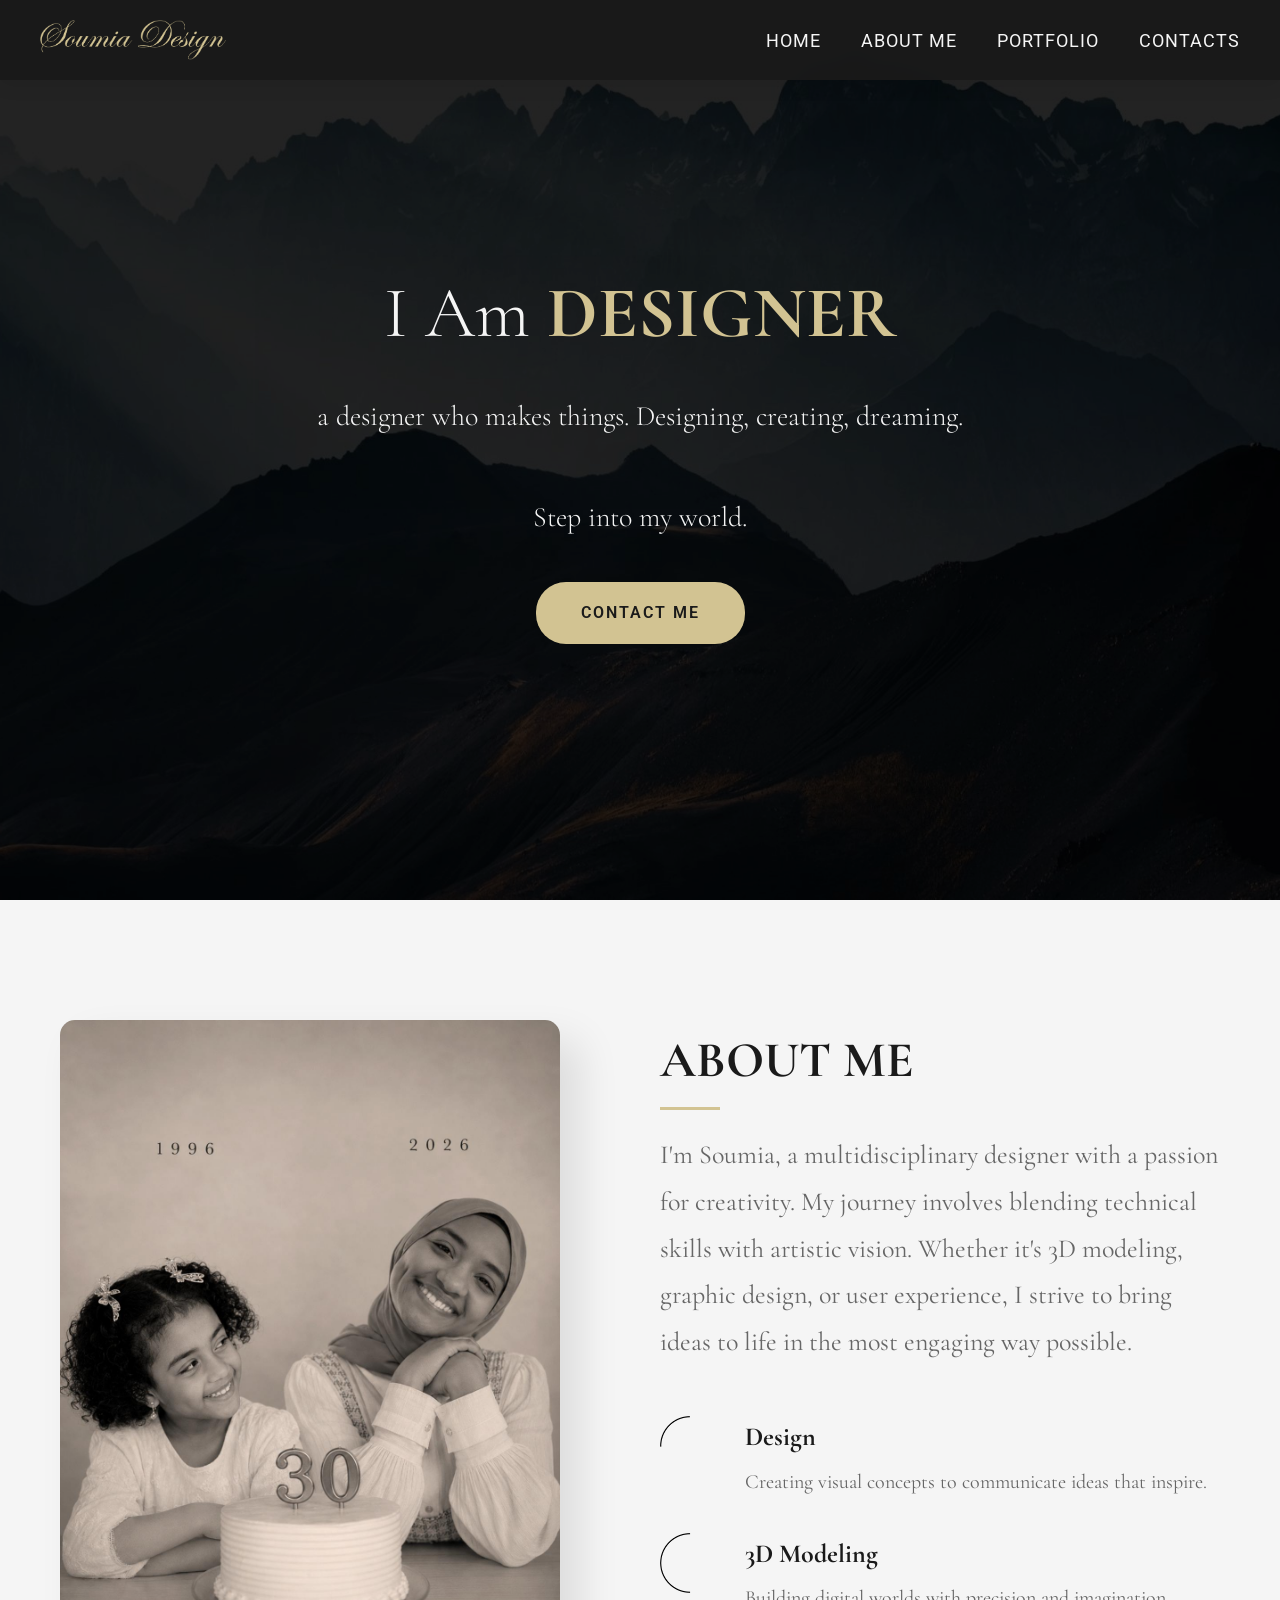
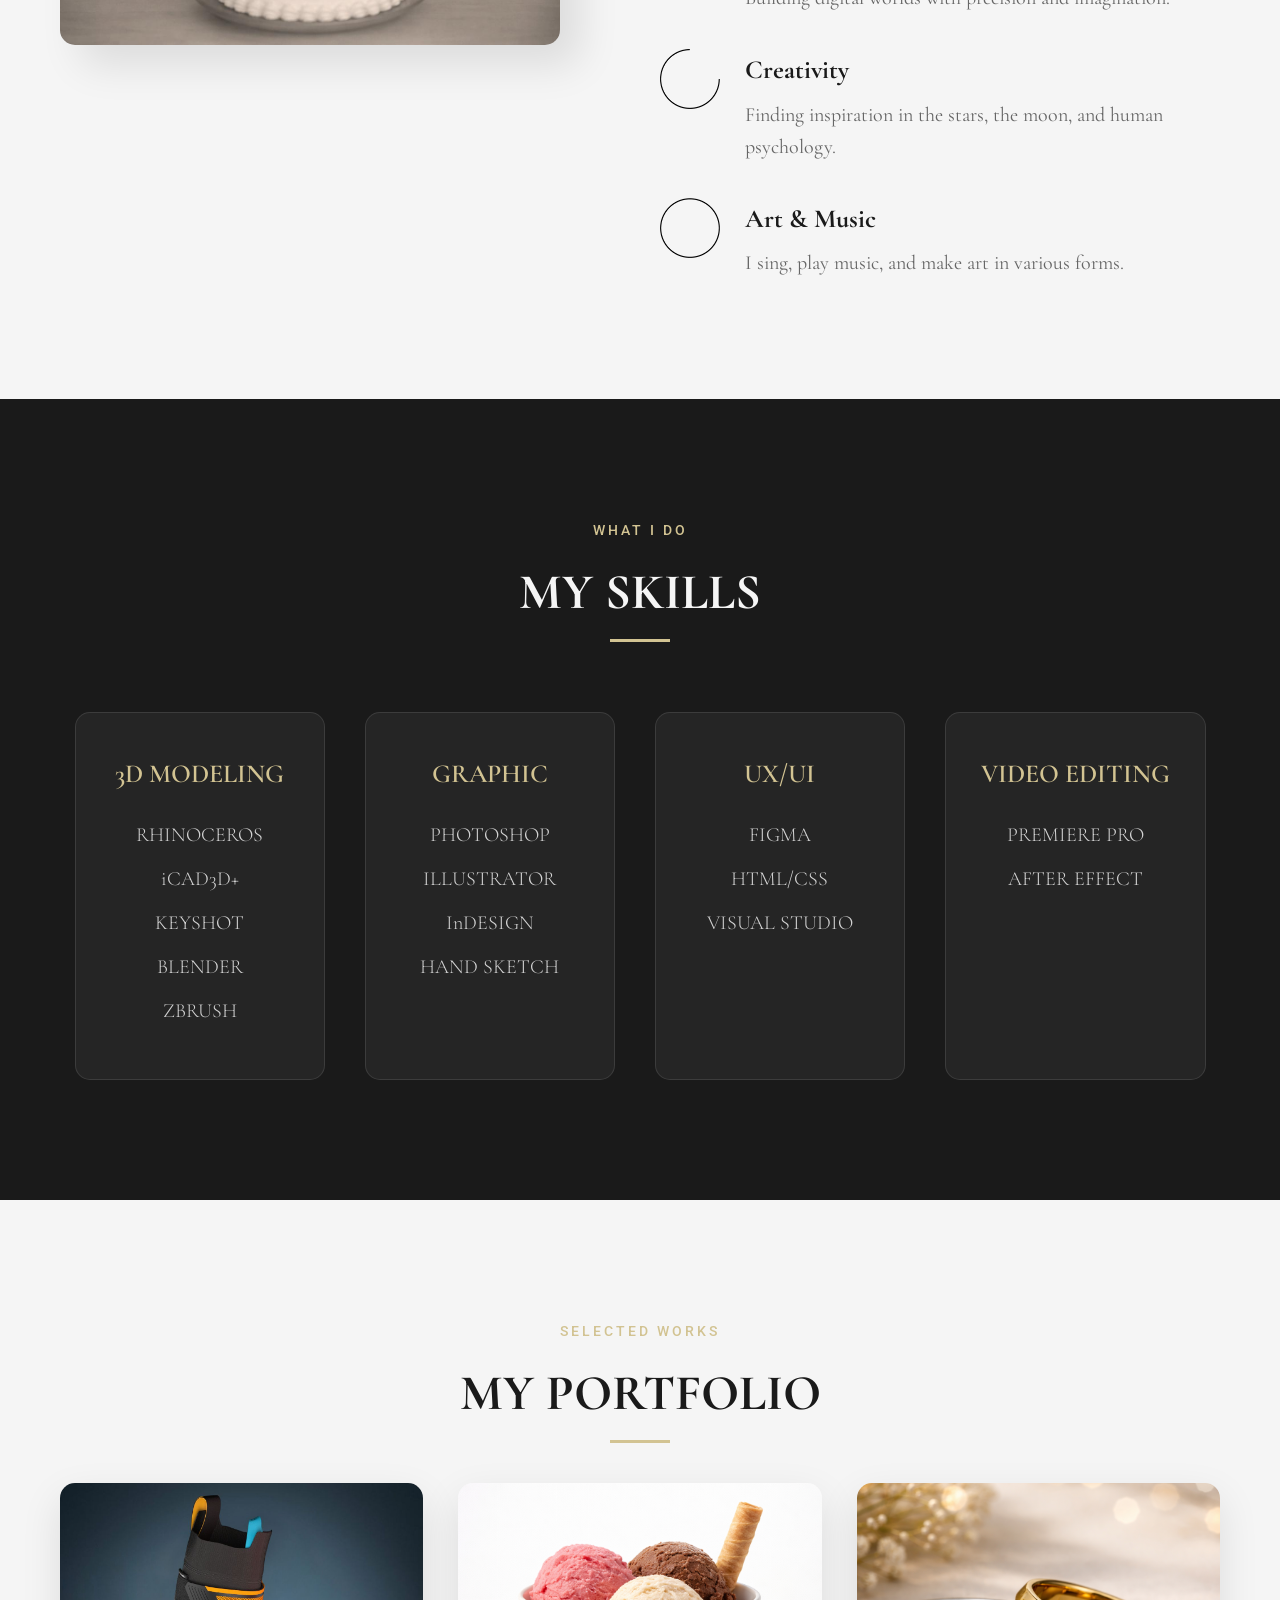
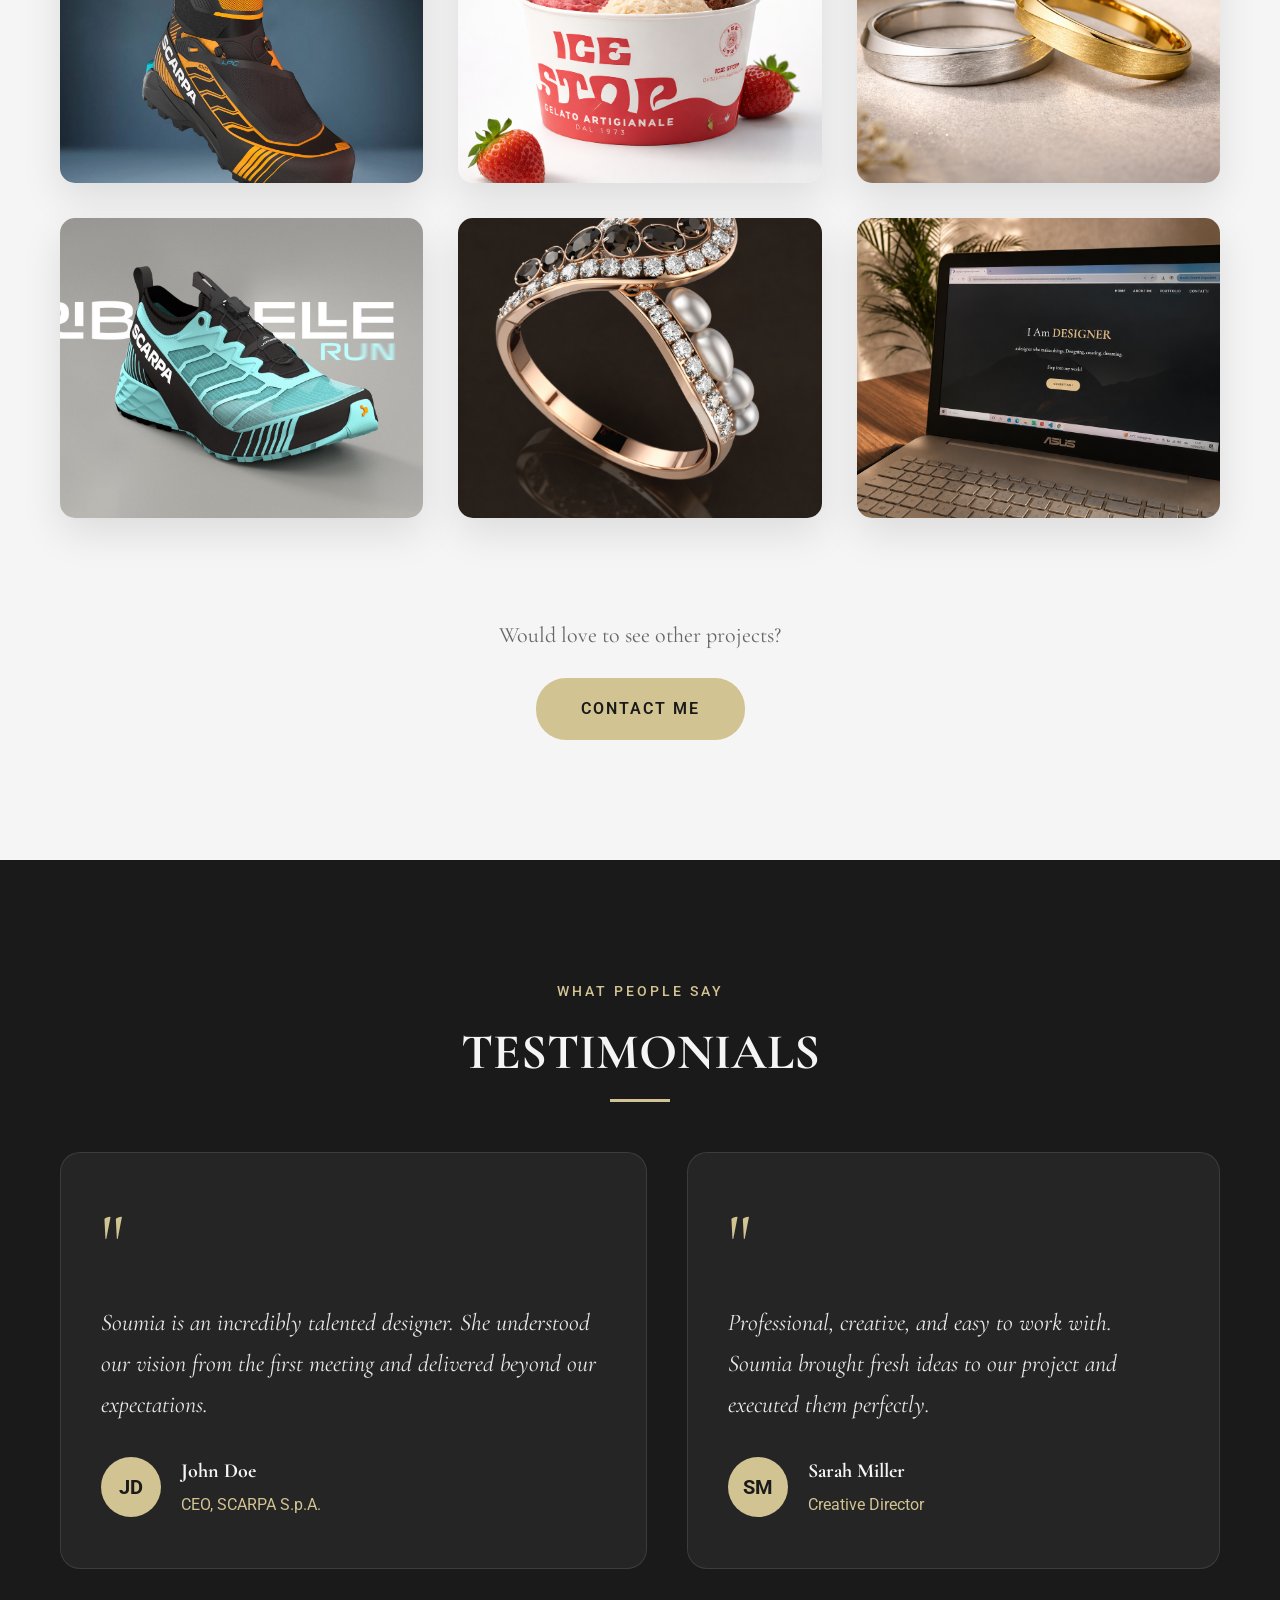
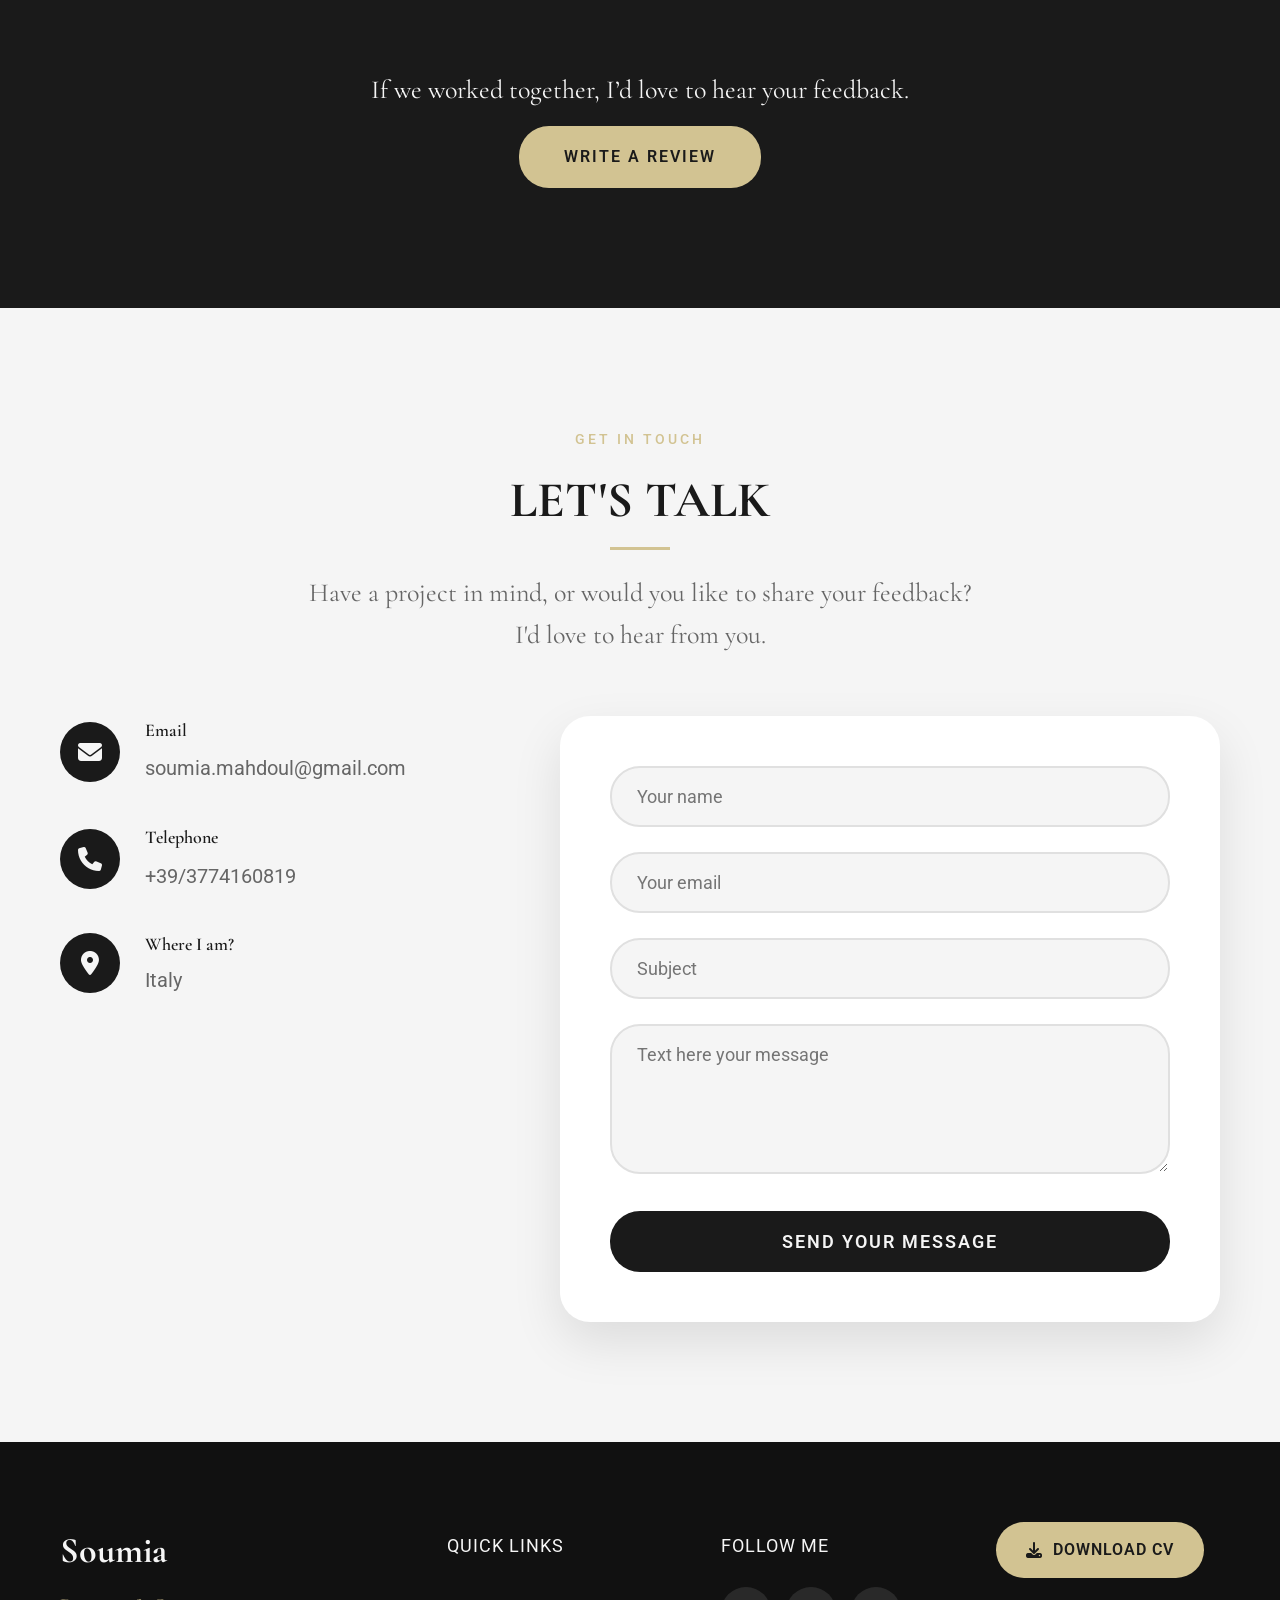
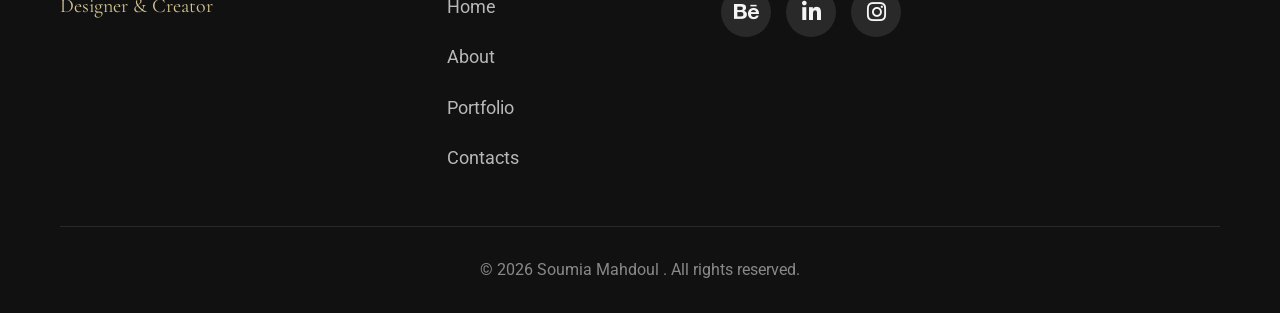
==== index.html @ 83a15a36 "first clean version" ====
<!DOCTYPE html>
<html lang="en">

   <head>
      <meta charset="UTF-8">
      <meta name="viewport" content="width=device-width, initial-scale=1.0">
      <title>Soumia | Designer & Creator</title>
      <link rel="stylesheet" href="stylesheet.css">
      <link rel="preconnect" href="https://fonts.googleapis.com">
      <link rel="preconnect" href="https://fonts.gstatic.com" crossorigin>
      <link href="https://fonts.googleapis.com/css2?family=Cormorant+Garamond:ital,wght@0,300..700;1,300..700&family=Roboto:wght@100..900&display=swap" rel="stylesheet">
      <link rel="stylesheet" href="https://cdnjs.cloudflare.com/ajax/libs/font-awesome/6.4.0/css/all.min.css">
   </head>
   
   <body>
      <!-- HEADER -->
      <header class="main-header">
         <a href="#homepage" class="logo" aria-label="homepage">
            <img src="Immagini/Logo.png" alt="Scritta Soumia Design" class="logo-img"/>
         </a>
         <input type="checkbox" id="menu-toggle" class="menu-checkbox">
         <label for="menu-toggle" class="menu-toggle" aria-controls="primary-navigation"
               aria-expanded="false">
           <i class="fas fa-bars" aria-hidden="true"></i>
           <span class="sr-only">Open menu</span>
         </label>

        <nav id="primary-navigation" class="header-nav-ul" aria-label="primary-navigation">
          <ul class="header-ul">
            <li class="header-li"> <a href="#home" class="header-a"> Home </a> </li>
            <li class="header-li"> <a href="#aboutme" class="header-a"> About me </a> </li>
            <li class="header-li"> <a href="#portfolio" class="header-a"> Portfolio </a> </li>
            <li class="header-li"> <a href="#contacts" class="header-a"> Contacts </a> </li>
          </ul>
        </nav>
      </header>

      <!-- HERO SECTION -->
      <section id="home" class="hero-fullscreen" aria-labelledby="hero-title">
         <div class="hero-overlay" aria-hidden="true"></div>
         <div class="hero-text">
            <h1 id="hero-title" class="hero-title">
               I Am <span class="bold"> DESIGNER </span>
            </h1>
            <p class="hero-subtitle">
              a designer who makes things.
              Designing, creating, dreaming.<br><br>
              Step into my world.
            </p>
            <a href="#contacts" class="cta-button">Contact Me</a>
         </div>
      </section>

      <!-- ABOUT SECTION -->
      <section id="aboutme" class="about-section" aria-labelledby="about-title">
         <div class="about-container">
            <div class="about-image">
               <img class="foto-soumia" alt="Volto di Soumia sorridente" src="Immagini/Foto Soumia.jpeg">
            </div>
            <div class="about-content">
              <h2 id="about-title" class="section-title">ABOUT ME</h2>
              <p class="about-body">
                 I'm Soumia, a multidisciplinary designer with a passion for creativity. 
                 My journey involves blending technical skills with artistic vision.
                 Whether it's 3D modeling, graphic design, or user experience, 
                 I strive to bring ideas to life in the most engaging way possible.
              </p>

              <div class="about-features">
                <div class="feature-item">
                   <div class="feature-icon">
                      <img src="Immagini/Cerchi-04.png" aria-hidden="true" class="icon-img">
                   </div>
                   <div class="feature-text">
                      <h3>Design</h3>
                      <p>Creating visual concepts to communicate ideas that inspire.</p>
                   </div>
                </div>

                <div class="feature-item">
                   <div class="feature-icon">
                      <img src="Immagini/Cerchi-03.png" aria-hidden="true" class="icon-img">
                   </div>
                   <div class="feature-text">
                      <h3>3D Modeling</h3>
                      <p>Building digital worlds with precision and imagination.</p>
                   </div>
                </div>

                <div class="feature-item">
                   <div class="feature-icon">
                      <img src="Immagini/Cerchi-02.png" aria-hidden="true" class="icon-img">
                   </div>
                   <div class="feature-text">
                      <h3>Creativity</h3>
                      <p>Finding inspiration in the stars, the moon, and human psychology.</p>
                   </div>
                </div>

                <div class="feature-item">
                   <div class="feature-icon">
                      <img src="Immagini/Cerchi-01.png" aria-hidden="true" class="icon-img">
                   </div>
                   <div class="feature-text">
                      <h3>Art & Music</h3>
                      <p>I sing, play music, and make art in various forms.</p>
                   </div>
                </div>
              </div>
            </div>
         </div>
      </section>

      <!-- SKILLS SECTION -->
      <section class="skills-section" aria-labelledby="skills-title">
         <div class="skills-wrapper">
            <div class="skills-header">
               <p class="subtitle-H2">What I Do</p>
               <h2 class="section-title light" id="skills-title">MY SKILLS</h2>
            </div>
            
            <div class="skills-container">
               <div class="skill-card">
                  <h3>3D MODELING</h3>
                  <ul class="skill-list">
                      <li>RHINOCEROS</li>
                      <li>iCAD3D+</li>
                      <li>KEYSHOT</li>
                      <li>BLENDER</li>
                      <li>ZBRUSH</li>
                  </ul>
               </div>

               <div class="skill-card">
                  <h3>GRAPHIC</h3>
                  <ul class="skill-list">
                      <li>PHOTOSHOP</li>
                      <li>ILLUSTRATOR</li>
                      <li>InDESIGN</li>
                      <li>HAND SKETCH</li>
                  </ul>
               </div>
               
               <div class="skill-card">
                  <h3>UX/UI</h3>
                  <ul class="skill-list">
                      <li>FIGMA</li>
                      <li>HTML/CSS</li>
                      <li>VISUAL STUDIO</li>
                  </ul>
               </div>

               <div class="skill-card">
                  <h3>VIDEO EDITING</h3>
                  <ul class="skill-list">
                      <li>PREMIERE PRO</li>
                      <li>AFTER EFFECT</li>
                  </ul>
               </div>
            </div>
         </div>
      </section>

      <!-- PORTFOLIO SECTION -->
      <section id="portfolio" class="portfolio-section" aria-labelledby="portfolio-title">
         <div class="portfolio-header">
            <p class="subtitle-H2">Selected Works</p>
            <h2 class="section-title" id="portfolio-title">MY PORTFOLIO</h2>
         </div>
         
         <div class="portfolio-grid">
            
            <!-- Progetto 1 -->
            <a href="Comingsoon.html" class="portfolio-item">
               <div class="portfolio-image">
                  <img src="Immagini/portfolio-1.jpg" alt="3D hiking shoe design rendered with realistic lighting">
                  <div class="portfolio-overlay" >
                     <div class="overlay-content">
                        <h3>Ribelle HD</h3>
                        <p>iCad + Rhinoceros + Vray</p>
                        <span class="cta-button-secondary"> Apri Progetto</span>
                     </div>
                  </div> 
               </div>
            </a>
            
            
            <!-- Progetto 2 -->
            <a href="Comingsoon.html" class="portfolio-item">
               <div class="portfolio-image">
                  <img src="Immagini/portfolio-2.png" alt="ice cream cup with logo design">
                  <div class="portfolio-overlay">
                     <div class="overlay-content">
                        <h3>Ice Stop</h3>
                        <p>Rinnovo Logo + Grafiche prodotti </p>
                        <span class="cta-button-secondary"> Apri Progetto</span>
                     </div>
                  </div>
               </div>
            </a>
            
            <!-- Progetto 3 -->
            <a href="Comingsoon.html" class="portfolio-item">
               <div class="portfolio-image">
                  <img src="Immagini/portfolio-3.png" alt="Ring design concept with intertwined metal bands">
                  <div class="portfolio-overlay">
                     <div class="overlay-content">
                        <h3>Helix</h3>
                        <p>Design + Rhinoceros + Produzione</p>
                        <span class="cta-button-secondary"> Apri Progetto</span>
                     </div>
                  </div>
               </div>
            </a>
            
            <!-- Progetto 4 -->
            <a href="Comingsoon.html" class="portfolio-item">
               <div class="portfolio-image">
                  <img src="Immagini/portfolio-4.jpg" alt="3D Running shoe design rendered with realistic lighting">
                  <div class="portfolio-overlay">
                     <div class="overlay-content">
                        <h3>Goldengate</h3>
                        <p>iCad + Rhinoceros + Vray</p>
                        <span class="cta-button-secondary"> Apri Progetto</span>
                     </div>
                  </div>
               </div>
            </a>
            
            <!-- Progetto 5 -->
            <a href="Comingsoon.html" class="portfolio-item">
               <div class="portfolio-image">
                  <img src="Immagini/Portfolio-5.png" alt="3D ring rendering">
                  <div class="portfolio-overlay">
                     <div class="overlay-content">
                        <h3>Lumiere</h3>
                        <p>Design + Rhino + Keyshot</p>
                        <span class="cta-button-secondary"> Apri Progetto </span>
                     </div>
                  </div>
               </div>
            </a>
            
            <!-- Progetto 6 -->
            <a href="Comingsoon.html" class="portfolio-item">
               <div class="portfolio-image">
                  <img src="Immagini/Portfolio-6.png" alt="UX UI portfolio website interface design layout">
                  <div class="portfolio-overlay">
                     <div class="overlay-content">
                        <h3>Portfolio Website</h3>
                        <p>Figma + VS Code</p>
                        <span class="cta-button-secondary"> Apri Progetto </aspan>
                     </div>
                  </div>
               </div>
            </a>
         </div>
         
         <div class="portfolio-cta">
            <p>Would love to see other projects?</p>
            <a href="#contacts" class="cta-button">Contact Me</a>
         </div>
      </section>

      <!-- TESTIMONIALS SECTION -->
      <section class="testimonials-section" aria-labelledby="testimonials-title">
         <div class="testimonials-wrapper">
            <p class="subtitle-H2">What People Say</p>
            <h2 class="section-title light" id="testimonials-title">TESTIMONIALS</h2>
            
         <div class="testimonials-carousel" aria-label="testimonial-card"></div>   

            <div class="testimonials-container">
               <div class="testimonial-card">
                  <div class="quote-icon" aria-hidden="true">"</div>
                  <p class="testimonial-text">
                     Soumia is an incredibly talented designer. She understood our vision 
                     from the first meeting and delivered beyond our expectations.
                  </p>
                  <div class="testimonial-author">
                     <div class="author-avatar" aria-hidden="true">JD</div>
                     <div class="author-info">
                        <h4>John Doe</h4>
                        <p>CEO, SCARPA S.p.A.</p>
                     </div>
                  </div>
               </div>
               
               <div class="testimonial-card">
                  <div class="quote-icon" aria-hidden="true">"</div>
                  <p class="testimonial-text">
                     Professional, creative, and easy to work with. Soumia brought 
                     fresh ideas to our project and executed them perfectly.
                  </p>
                  <div class="testimonial-author">
                     <div class="author-avatar" aria-hidden="true">SM</div>
                     <div class="author-info">
                        <h4>Sarah Miller</h4>
                        <p>Creative Director</p>
                     </div>
                  </div>
               </div>
            </div>
          
          <p id="feedback-title" class="feedback-text" aria-labelledby="feedback-text">
           If we worked together, I’d love to hear your feedback.
          </p>

           <a href="#contacts" class="cta-button">
           Write a review
           </a>  
         </div>
      </section>

      <!-- CONTACTS SECTION -->
       <section id="contacts" class="contacts-section">
         <div class="contacts-container">
            <div class="contacts-header">
               <p class="subtitle-H2">Get In Touch</p>
               <h2 class="section-title" id="contact-title">LET'S TALK</h2>
               <p class="contacts-intro">Have a project in mind, or would you like to share your feedback? <br>
                I'd love to hear from you.</p>
            </div>
            
            <div class="contacts-content">
               <div class="contact-info">
                  <div class="contact-item">
                     <div class="contact-icon" aria-hidden="true">
                        <i class="fas fa-envelope"></i>
                     </div>
                     <div class="contact-details">
                        <h4>Email</h4>
                        <a href="mailto:soumia@email.com">soumia.mahdoul@gmail.com</a>
                     </div>
                  </div>
                  
                  <div class="contact-item">
                     <div class="contact-icon" aria-hidden="true">
                        <i class="fas fa-phone"></i>
                     </div>
                     <div class="contact-details">
                        <h4>Telephone</h4>
                        <a href="tel:+39/3774160819">+39/3774160819</a>
                     </div>
                  </div>
                  
                  <div class="contact-item">
                     <div class="contact-icon" aria-hidden="true">
                        <i class="fas fa-map-marker-alt"></i>
                     </div>
                     <div class="contact-details">
                        <h4>Where I am?</h4>
                        <p>Italy</p>
                     </div>
                  </div>
               </div>
               
               <form class="contact-form"
                     id="contactForm"
                     action="https://formspree.io/f/xvznwyvb"
                     method="POST"
                     aria-label="contact form"
                     >
                     
                  <div class="form-group">
                     <input type="text" id="name" name="name" placeholder="Your name" required>
                  </div>
                  <div class="form-group">
                     <input type="email" id="email" name="email" placeholder="Your email" required>
                  </div>
                  <div class="form-group">
                     <input type="text" id="subject" name="subject" placeholder="Subject">
                  </div>
                  <div class="form-group">
                     <textarea id="message" name="message" placeholder="Text here your message" rows="5" required></textarea>
                  </div>
                  <button type="submit" class="submit-btn">Send your message</button>
               </form>
            </div>
         </div>
       </section>

      <!-- FOOTER -->
      <footer class="main-footer">
         <div class="footer-content">
            <div class="footer-brand">
               <h3>Soumia</h3>
               <p>Designer & Creator</p>
            </div>
            
            <div class="footer-links" aria-label="Footer navigation">
               <h4>Quick Links</h4>
               <ul>
                  <li><a href="#home">Home</a></li>
                  <li><a href="#aboutme">About</a></li>
                  <li><a href="#portfolio">Portfolio</a></li>
                  <li><a href="#contacts">Contacts</a></li>
               </ul>
            </div>
            
            <div class="footer-social">
               <h4>Follow me</h4>
               <div class="social-icons">
                  <a href="https://www.behance.net/soumiamahdoul" target="_blank" class="social-link" aria-label="Behance profile">
                     <i class="fab fa-behance"></i>
                  </a>
                  <a href="https://www.linkedin.com/in/soumia-mahdoul-189021189" target="_blank" class="social-link" aria-label="LinkedIn profile">
                     <i class="fab fa-linkedin-in"></i>
                  </a>
                  <a href="https://www.instagram.com/questionediforza/" target="_blank" class="social-link" aria-label="Instagram profile">
                     <i class="fab fa-instagram"></i>
                  </a>
                
               </div>
            </div>
            
            <div class="footer-cta">
               <a href="Assets/CV Soumia Mahdoul.pdf" download class="cv-download">
                  <i class="fas fa-download"></i> Download CV
               </a>
            </div>
         </div>


         <div class="footer-bottom">
            <p> © 2026 Soumia Mahdoul . All rights reserved.</p>
         </div>
      </footer>
   </body>
</html>
---- stylesheet.css ----
/* ============================================
   SOUMIA PORTFOLIO - STYLESHEET
   ============================================ */

/* Import Fonts */
@import url('https://fonts.googleapis.com/css2?family=Cormorant+Garamond:ital,wght@0,300..700;1,300..700&family=Roboto:wght@100..900&display=swap');

/* ============================================
   VARIABLES & RESET
   ============================================ */
:root {
   --primary-color: #1a1a1a;
   --secondary-color: #d2c392;
   --text-light: #f5f5f5;
   --text-dark: #1a1a1a;
   --text-gray: #666666;
   --bg-light: #f5f5f5;
   --bg-dark: #1a1a1a;

   --font-primary: 'Cormorant Garamond', serif;
   --font-secondary: 'Roboto', sans-serif;
   --transition: all 0.3s ease;

   --h1: clamp(2.6rem, 5vw, 4.5rem);
   --h2: clamp(2rem, 3vw, 3rem);
   --h3: clamp(1.4rem, 2vw, 1.8rem);
   --h4: clamp(1.2rem, 1.6vw, 1.4rem);

   --text-sm: clamp(0.9rem, 1vw, 1rem);
   --text-md: clamp(1rem, 1.2vw, 1.125rem);
   --text-lg: clamp(1.125rem, 1.5vw, 1.25rem)
}

* {
   margin: 0;
   padding: 0;
   box-sizing: border-box;
}

html {
   scroll-behavior: smooth;
}

body {
   font-family: var(--font-primary);
   font-size: 24px;
   line-height: 1.6;
   color: var(--text-dark);
   background-color: var(--bg-light);
   overflow-x: hidden;
}

h1, h2, h3, h4 {
   font-weight: 700;
   margin-bottom: 1rem;
}

h1 {
   font-size: var(--h1);
}

h2 {
   font-size: var(--h2);
}

h3 {
   font-size: var(--h3);
}

h4 {
   font-size: var(--h4);
}

p {
   font-size: var(--text-md);
   line-height: 1.6;
   margin-bottom: 1rem;
}

a {
   text-decoration: none;
   color: inherit;
   transition: var(--transition);
}

ul {
   list-style: none;
}

img {
   max-width: 100%;
   height: auto;
   display: block;
}

.section-title {
   color: var(--bg-dark);
   font-size: 50px;
   font-weight: 700;
   margin-bottom: 2rem;
   position: relative;
   display: inline-block;
}

.section-title::after {
   content: '';
   position: absolute;
   bottom: -10px;
   left: 0;
   width: 60px;
   height: 3px;
   background-color: var(--secondary-color);
}

.section-title.light {
   color: var(--text-light);
}

.section-title.light::after {
   background-color: var(--secondary-color);
}

.subtitle-H2 {
   font-family: var(--font-secondary);
   font-size: 14px;
   text-transform: uppercase;
   letter-spacing: 3px;
   color: var(--secondary-color);
   margin-bottom: 10px;
   font-weight: 500;
}

/* ============================================
   HEADER & NAVIGATION
   ============================================ */
.main-header {
   position: fixed;
   top: 0;
   left: 0;
   width: 100%;
   z-index: 1000;
   background-color: rgba(26, 26, 26, 0.95);
   backdrop-filter: blur(10px);
   height: 80px;
   display: flex;
   align-items: center;
   justify-content: flex-end;
   box-shadow: 0 2px 20px rgba(0, 0, 0, 0.1);
}

.menu-toggle {
   display: none;
}

.logo {
   margin-right: auto;
   padding-left: 40px;
}

.logo-img {
  height: 40px;
  width: auto;
}

.header-nav-ul {
   padding-right: 40px;
}

.header-ul {
   display: flex;
   gap: 40px;
}

.header-li {
   position: relative;
}

.header-a {
   color: var(--text-light);
   font-family: var(--font-secondary);
   font-size: 18px;
   font-weight: 400;
   text-transform: uppercase;
   letter-spacing: 1px;
   padding: 10px 0;
}

.header-a::after {
   content: '';
   position: absolute;
   bottom: 0;
   left: 0;
   width: 0;
   height: 2px;
   background-color: var(--secondary-color);
   transition: var(--transition);
}

.header-a:hover {
   color: var(--secondary-color);
}

.header-a:hover::after {
   width: 100%;
}

/* ============================================
   HERO FULLSCREEN - IMMAGINE SFONDO
   ============================================ */
.hero-fullscreen {
   position: relative;
   width: 100%;
   height: 100vh;              /* Altezza schermo intero */
   min-height: 100vh;          /* Minimo 800px */
   background-image: url('Immagini/Sfondo.jpg');  /* LA TUA IMMAGINE */
   background-size: cover;     /* Copre tutto lo schermo */
   background-position: center; /* Centrata */
   background-repeat: no-repeat;
   display: flex;
   align-items: center;
   justify-content: center;
   margin-top: 0px;           /* Spazio per header fisso */
}

/* Overlay scuro per far risaltare il testo */
.hero-overlay {
   position: absolute;
   top: 0;
   left: 0;
   width: 100%;
   height: 100%;
   background: rgba(0, 0, 0, 0.4); /* Nero semi-trasparente */
   z-index: 1;
}


/* Contenitore testo */
.hero-text {
   position: relative;
   z-index: 2;
   max-width: 700px;
   padding: 0 20px;
   color: var(--text-light);
   text-align: center;
}
   
.hero-title {
   font-size: 72px;
   font-weight: 300;
   margin-bottom: 20px;
   animation: fadeInUp 1s ease;
}

.hero-title .bold {
   font-weight: 800;     /* "DESIGNER" = GRASSO */
   color: #d2c392;
}

.hero-subtitle {
   font-size: 28px;
   font-weight: 300;
   line-height: 1.8;
   margin-bottom: 40px;
   animation: fadeInUp 1s ease 0.2s both;
}



.cta-button {
   display: inline-block;
   padding: 18px 45px;
   background-color: var(--secondary-color);
   color: var(--text-dark);
   font-family: var(--font-secondary);
   font-size: 16px;
   font-weight: 600;
   text-transform: uppercase;
   letter-spacing: 2px;
   border-radius: 30px;
   transition: var(--transition);
   animation: fadeInUp 1s ease 0.4s both;
}

.cta-button:hover {
   background-color: #c4a030;
   transform: translateY(-3px);
   box-shadow: 0 10px 30px rgba(212, 175, 55, 0.3);
}

.cta-button-secondary {
   display: inline-block;
   padding: 18px 45px;
   background-color: var(--bg-dark);
   color: var(--text-light);
   font-family: var(--font-secondary);
   font-size: 16px;
   font-weight: 600;
   text-transform: uppercase;
   letter-spacing: 2px;
   border-radius: 30px;
   transition: var(--transition);
   animation: fadeInUp 1s ease 0.4s both;
}

.cta-button-secondary:hover {
   background-color: var(--secondary-color);
   color: #111;
   transform: translateY(-3px);

}


/* ============================================
   BREADCRUMBS
   ============================================ */

.breadcrumb{
    position: absolute;
    top: 120px; /* regola in base all'header */
    left: 80px;
    z-index: 3;

    display: flex;
    gap: 10px;

}

.breadcrumb a,
.breadcrumb span{
    color: white;
    text-decoration: none;
}

.breadcrumb a:hover{
    opacity: 0.8;
    color:#d2c392;
}


.newsletter-form{
   display: flex;
   align-items: center;
   width: 100%;
   max-width: 600px;
   background: var(--bg-light);
   border: none;
   border-radius: 30px;
   overflow: hidden;
}

.newsletter-form input{
   flex: 1;
   padding: 18px 25px;
   border: none;
   outline: none;
   background: var(--bg-light);
   font-family: var(--font-secondary);
   font-size: 18px;
   color: var(--text-dark);
   transition: var(--transition);
}

.newsletter-form input:focus{
   background: white;
}

.newsletter-form button{
   padding: 18px 32px;
   border: none;
   outline: none;
   cursor: pointer;
   background: var(--secondary-color);
   font-family: var(--font-secondary);
   font-size: 16px;
   font-weight: 800;
   color: var(--text-dark);
   transition: var(--transition);
   border-radius: 0;
}

.newsletter-form button:hover{
  background-color: #c4a030;
  box-shadow: 0 10px 30px rgba(212, 175, 55, 0.3);
}


/* ============================================
   ABOUT SECTION
   ============================================ */
.about-section {
   padding: 120px 60px;
   background-color: var(--bg-light);
}

.about-container {
   max-width: 1400px;
   margin: 0 auto;
   display: flex;
   align-items: flex-start;
   justify-content: center;
   gap: 100px;
}

.about-image {
   flex: 0 0 500px;
}

.foto-soumia {
   width: 100%;
   height: auto;
   border-radius: 15px;
   box-shadow: 20px 20px 40px rgba(0, 0, 0, 0.1);
   transition: var(--transition);
}

.foto-soumia:hover {
   transform: scale(1.02);
}

.about-content {
   flex: 1;
   max-width: 700px;
}

.about-body {
   font-size: 26px;
   line-height: 1.8;
   color: var(--text-gray);
   margin-bottom: 50px;
}

.about-features {
   display: flex;
   flex-direction: column;
   gap: 35px;
}

.feature-item {
   display: flex;
   align-items: flex-start;
   gap: 25px;
}

.feature-icon {
   flex: 0 0 60px;
}

.icon-img {
   width: 60px;
   height: auto;
   transition: var(--transition);
}

.feature-item:hover .icon-img {
   transform: rotate(10deg) scale(1.1);
}

.feature-text {
   flex: 1;
}

.feature-text h3 {
   font-size: 26px;
   font-weight: 700;
   margin-bottom: 8px;
   color: var(--text-dark);
}

.feature-text p {
   font-size: 20px;
   color: var(--text-gray);
   margin: 0;
}

/* ============================================
   SKILLS SECTION
   ============================================ */
.skills-section {
   background-color: var(--bg-dark);
   padding: 120px 60px;
}

.skills-wrapper {
   max-width: 1400px;
   margin: 0 auto;
}

.skills-header {
   text-align: center;
   margin-bottom: 80px;
}

.skills-header .section-title {
   display: block;
}

.skills-header .section-title::after {
   left: 50%;
   transform: translateX(-50%);
}

.skills-container {
   display: flex;
   justify-content: center;
   flex-wrap: wrap;
   gap: 40px;
}

.skill-card {
   background: rgba(255, 255, 255, 0.05);
   border: 1px solid rgba(255, 255, 255, 0.1);
   border-radius: 15px;
   padding: 40px 35px;
   min-width: 250px;
   text-align: center;
   transition: var(--transition);
}


.skill-card h3 {
   color: var(--secondary-color);
   font-size: 26px;
   margin-bottom: 25px;
   font-weight: 600;
}

.skill-list {
   list-style: none;
   padding: 0;
   margin: 0;
   font-family: var(--font-primary);
}

.skill-list li {
   font-size: 20px;
   font-weight: 300;
   color: rgba(255, 255, 255, 0.8);
   margin-bottom: 12px;
}

/* ============================================
   PORTFOLIO SECTION
   ============================================ */
.portfolio-section {
   padding: 120px 60px;
   background-color: var(--bg-light);
}

.portfolio-header {
   text-align: center;
   margin-bottom: 50px;
}

.portfolio-header .section-title {
   display: block;
}

.portfolio-header .section-title::after {
   left: 50%;
   transform: translateX(-50%);
}

.portfolio-grid {
   display: grid;
   grid-template-columns: repeat(auto-fit, minmax(350px, 1fr));
   gap: 35px;
   max-width: 1400px;
   margin: 0 auto 60px;
}

.portfolio-item {
   position: relative;
   display: block;
   border-radius: 15px;
   overflow: hidden;
   box-shadow: 0 15px 40px rgba(0, 0, 0, 0.1);
   transition: var(--transition);
   text-decoration: none;
   color: inherit;
}

.portfolio-item:hover {
   transform: translateY(-10px);
   box-shadow: 0 25px 50px rgba(0, 0, 0, 0.15);
}

.portfolio-item.hidden {
   display: none;
}

.portfolio-image {
   position: relative;
   width: 100%;
   height: 300px;
   overflow: hidden;
}

.portfolio-image img {
   width: 100%;
   height: 100%;
   object-fit: cover;
   transition: transform 0.5s ease;
}

.portfolio-item:hover .portfolio-image img {
   transform: scale(1.1);
}

.portfolio-overlay {
   position: absolute;
   top: 0;
   left: 0;
   width: 100%;
   height: 100%;
   background: rgba(26, 26, 26, 0.9);
   display: flex;
   align-items: center;
   justify-content: center;
   opacity: 0;
   transition: var(--transition);
}

.portfolio-item:hover .portfolio-overlay {
   opacity: 1;
}

.overlay-content {
   text-align: center;
   color: var(--text-light);
   padding: 20px;
   transform: translateY(20px);
   transition: var(--transition);
}

.portfolio-item:hover .overlay-content {
   transform: translateY(0);
}

.overlay-content h3 {
   font-size: 26px;
   margin-bottom: 10px;
   color: var(--secondary-color);
}

.overlay-content p {
   font-size: 20px;
   margin-bottom: 20px;
   opacity: 0.8;
}

.view-project {
   display: inline-block;
   padding: 12px 30px;
   border: 2px solid var(--secondary-color);
   color: var(--secondary-color);
   font-family: var(--font-secondary);
   font-size: 14px;
   text-transform: uppercase;
   letter-spacing: 1px;
   border-radius: 50px;
}

.view-project:hover {
   background-color: var(--secondary-color);
   color: var(--text-dark);
}

.portfolio-cta {
   text-align: center;
   padding-top: 40px;
}

.portfolio-cta p {
   font-size: 22px;
   margin-bottom: 25px;
   color: var(--text-gray);
}

/* ============================================
   TESTIMONIALS SECTION
   ============================================ */
.testimonials-section {
   background-color: var(--bg-dark);
   padding: 120px 60px;
}

.testimonials-wrapper {
   max-width: 1400px;
   margin: 0 auto;
   text-align: center;
}

.testimonials-wrapper .section-title {
   display: block;
   margin-bottom: 60px;
}

.testimonials-wrapper .section-title::after {
   left: 50%;
   transform: translateX(-50%);
}

.testimonials-carousel {
   display: flex;
   align-items: stretch;
   justify-content: center;
   gap: 30px;
}

.testimonials-container {
   display: flex;
   justify-content: center;
   gap: 40px;
   flex-wrap: nowrap;
   margin-bottom: 100px;
}

.testimonial-card {
   background: rgba(255, 255, 255, 0.05);
   border: 1px solid rgba(255, 255, 255, 0.1);
   border-radius: 20px;
   padding: 50px 40px;
   max-width: 600px;
   text-align: left;
   transition: var(--transition);
}

.quote-icon {
   font-size: 80px;
   color: var(--secondary-color);
   font-family: var(--font-primary);
   line-height: 1;
   margin-bottom: 20px;
}

.testimonial-text {
   font-size: 24px;
   font-style: italic;
   color: rgba(255, 255, 255, 0.9);
   margin-bottom: 30px;
   line-height: 1.7;
}

.testimonial-author {
   display: flex;
   align-items: center;
   gap: 20px;
}

.author-avatar {
   width: 60px;
   height: 60px;
   background: var(--secondary-color);
   border-radius: 50%;
   display: flex;
   align-items: center;
   justify-content: center;
   font-family: var(--font-secondary);
   font-size: 20px;
   font-weight: 700;
   color: var(--text-dark);
}

.author-info h4 {
   font-size: 20px;
   color: var(--text-light);
   margin-bottom: 5px;
}

.author-info p {
   font-size: 16px;
   color: var(--secondary-color);
   margin: 0;
   font-family: var(--font-secondary);
}

.feedback-text {
   font-size: 26px;
   color: var(--text-light);
   margin-top: 20px;
}

/* ============================================
   CONTACTS SECTION
   ============================================ */
.contacts-section {
   padding: 120px 60px;
   background-color: var(--bg-light);
}

.contacts-container {
   max-width: 1400px;
   margin: 0 auto;
}

.contacts-header {
   text-align: center;
   margin-bottom: 60px;
}

.contacts-header .section-title {
   display: block;
}

.contacts-header .section-title::after {
   left: 50%;
   transform: translateX(-50%);
}

.contacts-intro {
   font-size: 26px;
   color: var(--text-gray);
   margin-top: 20px;
}

.contacts-content {
   display: grid;
   grid-template-columns: 1fr 1.5fr;
   gap: 60px;
   align-items: start;
}

.contact-info {
   display: flex;
   flex-direction: column;
   gap: 35px;
}

.contact-item {
   display: flex;
   align-items: center;
   gap: 25px;
}

.contact-icon {
   width: 60px;
   height: 60px;
   background: var(--bg-dark);
   border-radius: 50%;
   display: flex;
   align-items: center;
   justify-content: center;
   transition: var(--transition);
}


.contact-icon i {
   font-size: 24px;
   color: var(--text-light);
   transition: var(--transition);
}


.contact-details h4 {
   font-size: 18px;
   font-weight: 600;
   margin-bottom: 5px;
   color: var(--text-dark);
}

.contact-details p,
.contact-details a {
   font-size: 20px;
   color: var(--text-gray);
   font-family: var(--font-secondary);
   margin: 0;
}

.contact-details a:hover {
   color: var(--secondary-color);
}

.contact-form {
   background: white;
   padding: 50px;
   border-radius: 30px;
   box-shadow: 0 20px 50px rgba(0, 0, 0, 0.1);
}

.form-group {
   margin-bottom: 25px;
}

.form-group input,
.form-group textarea {
   width: 100%;
   padding: 18px 25px;
   border: 2px solid #e0e0e0;
   border-radius: 30px;
   font-family: var(--font-secondary);
   font-size: 18px;
   color: var(--text-dark);
   background: var(--bg-light);
   transition: var(--transition);
}

.form-group input:focus,
.form-group textarea:focus {
   outline: none;
   border-color: var(--secondary-color);
   background: white;
}

.form-group textarea {
   resize: vertical;
   min-height: 150px;
}

.submit-btn {
   width: 100%;
   padding: 20px;
   background: var(--bg-dark);
   border: none;
   border-radius: 30px;
   color: var(--text-light);
   font-family: var(--font-secondary);
   font-size: 18px;
   font-weight: 600;
   text-transform: uppercase;
   letter-spacing: 2px;
   cursor: pointer;
   transition: var(--transition);
}

.submit-btn:hover {
   background: var(--secondary-color);
   color: var(--text-dark);
}

/* ============================================
   FOOTER
   ============================================ */
.main-footer {
   background-color: #111;
   padding: 80px 60px 30px;
}

.footer-content {
   max-width: 1400px;
   margin: 0 auto;
   display: grid;
   grid-template-columns: 1.5fr 1fr 1fr 1fr;
   gap: 50px;
   padding-bottom: 50px;
   border-bottom: 1px solid rgba(255, 255, 255, 0.1);
}

.footer-brand h3 {
   font-size: 36px;
   color: var(--text-light);
   margin-bottom: 10px;
}

.footer-brand p {
   font-size: 20px;
   color: var(--secondary-color);
   margin: 0;
}

.footer-links h4,
.footer-social h4 {
   color: var(--text-light);
   font-family: var(--font-secondary);
   font-size: 18px;
   font-weight: 400;
   text-transform: uppercase;
   letter-spacing: 1px;
   padding: 10px 0;
}

.footer-links ul {
   display: flex;
   flex-direction: column;
   gap: 12px;
}

.footer-links a {
   font-family: var(--font-secondary);
   font-size: 18px;
   color: rgba(255, 255, 255, 0.7);
}

.footer-links a:hover {
   color: var(--secondary-color);
   padding-left: 10px;
}

.social-icons {
   display: flex;
   gap: 15px;
}

.social-link {
   width: 50px;
   height: 50px;
   background: rgba(255, 255, 255, 0.1);
   border-radius: 50%;
   display: flex;
   align-items: center;
   justify-content: center;
   transition: var(--transition);
}

.social-link i {
   font-size: 22px;
   color: var(--text-light);
}

.social-link:hover {
   background: var(--secondary-color);
   transform: translateY(-5px);
}

.social-link:hover i {
   color: var(--text-dark);
}

.cv-download {
   display: inline-flex;
   align-items: center;
   gap: 10px;
   padding: 15px 30px;
   background: var(--secondary-color);
   color: var(--text-dark);
   font-family: var(--font-secondary);
   font-size: 16px;
   font-weight: 600;
   text-transform: uppercase;
   letter-spacing: 1px;
   border-radius: 50px;
   transition: var(--transition);
}

.cv-download:hover {
   background: #c4a030;
   transform: translateY(-3px);
   box-shadow: 0 10px 30px rgba(212, 175, 55, 0.3);
}


.footer-bottom {
   max-width: 1400px;
   margin: 0 auto;
   padding-top: 30px;
   text-align: center;
}

.footer-bottom p {
   font-family: var(--font-secondary);
   font-size: 16px;
   color: rgba(255, 255, 255, 0.5);
   margin: 0;
}

/* ============================================
   ACCESSIBILITY
   ============================================ */
.sr-only {
  position: absolute;
  width: 1px;
  height: 1px;
  margin: -1px;
  padding: 0;
  overflow: hidden;
  clip: rect(0, 0, 0, 0);
  white-space: nowrap;
  border: 0;
}



/* ============================================
   ANIMATIONS
   ============================================ */
@keyframes fadeIn {
   from {
      opacity: 0;
   }
   to {
      opacity: 1;
   }
}

@keyframes fadeInUp {
   from {
      opacity: 0;
      transform: translateY(30px);
   }
   to {
      opacity: 1;
      transform: translateY(0);
   }
}

/* ============================================
   RESPONSIVE DESIGN
   ============================================ */
@media (max-width: 1200px) {
   .footer-content {
      grid-template-columns: 1fr 1fr;
   }
   .menu-checkbox {
      display: none;
   }
   .menu-toggle {
      display: none;
   }
}

@media (max-width: 1024px) {
   
   .menu-checkbox {
      display: none;
   }

   .menu-toggle {
      display: none;
   }
   .hero-container {
      flex-direction: column;
      text-align: center;
   }
   
   .hero-text {
      order: 2;
   }
   
   .hero-image {
      order: 1;
   }
   
   .hero-title {
      font-size: 56px;
   }
   
   .hero-subtitle {
      font-size: 24px;
   }
   
   .about-container {
      flex-direction: column;
      align-items: center;
      gap: 60px;
   }
   
   .about-image {
      flex: 0 0 100%;
      max-width: 500px;
   }
   
   .about-content {
      text-align: center;
      max-width: 100%;
   }
   
   .feature-item {
      flex-direction: column;
      align-items: center;
      text-align: center;
   }


   
   .contact-form {
      grid-row: 1;
      width: 100%;
      max-width: 100%;
      
      
   }

   
}


@media (min-width: 769px) {

  .menu-toggle {
    display: none;
  }

  .menu-checkbox {
    display: none;
  }

  .header-ul {
    display: flex;
    flex-direction: row;
    position: static;
    background: transparent;
    padding: 0;
    width: auto;
  }
}



@media (max-width: 768px) {

.menu-checkbox {
  display: none;
}

.menu-toggle {
  display: block;
  position: absolute;
  right: 20px;
  top: 5px;
  font-size: 32px;
  cursor: pointer;
  z-index: 1001;
  color: #f5f5f5;
}

.header-ul {
  display: none;
  flex-direction: column;
  position: absolute;
  top: 60px;
  left: 0;
  width: 100%;
  background: var(--primary-color);
  padding: 30px 0;
  text-align: center;
}

.menu-checkbox:checked ~ nav .header-ul {
  display: flex;
}

   body {
      font-size: 15px;
   }
   
   h1 {
      font-size: 32px;
   }
   
   h2 {
      font-size: 24px;
   }
   
   .section-title {
      font-size: 32px;
   }
   
   .main-header {
      height: 60px;
   }
   
   
   .header-a {
      font-size: 14px;
   }
   
   .hero-section {
      min-height: 100vh;   
      display: flex;
      align-items: center ;
      justify-content: center;
      padding: 0 20px;
   }
   
   .hero-title {
      font-size: 34px;
      line-height: 1.1;
      margin: 0;
   }
   
   .hero-subtitle {
      font-size: 16px;
      line-height: 1.4;
      margin: 10px 0;
   }

   .hero-text {
    max-height: 90vh;
    display: flex;
    flex-direction: column;
    justify-content: center;
    gap: 10px;
  }
   
   .cta-button {
      padding: 15px 35px;
      font-size: 14px;
   }

   
   .about-section,
   .skills-section,
   .portfolio-section,
   .testimonials-section,
   .contacts-section {
      padding: 80px 30px;
   }
   
   .portfolio-grid {
      grid-template-columns: 1fr;
   }
   
   .testimonials-container {
      flex-direction: column;
      align-items: center;
   }
   
   .testimonial-card {
      max-width: 100%;
   }
   
   .contacts-content {
      grid-template-columns: 1fr;
      gap: 50px;
   }

   .contact-item {
      flex-direction: column;
      align-items: flex-start;
      gap: 10px;
      align-items: center;
      text-align: center;
   }

   .contact-info {
      flex-direction: column;
      gap: 30px;
      align-items: center;
      text-align: center;
      grid-row: 2;
      width: 100%;
   }
   
   
    .contact-icon {
      width: 50px;
      height: 50px;
   }

   .contact-form {
      padding: 30px;
   }
   
   .footer-content {
      grid-template-columns: 1fr;
      text-align: center;
   }
   
   .social-icons {
      justify-content: center;
   }
   
   .footer-links ul {
      align-items: center;
   }
   
   .footer-links a:hover {
      padding-left: 0;
   }
}

@media (max-width: 480px) {
   h1 {
      font-size: 36px;
   }
   
   h2 {
      font-size: 32px;
   }
   
   .section-title {
      font-size: 32px;
   }
   
   .hero-title {
      font-size: 34px;
   }
   
   .hero-subtitle {
      font-size: 20px;
   }
   
   .header-ul {
      gap: 12px;
   }
   
   .header-a {
      font-size: 12px;
   }
   
   .about-body {
      font-size: 22px;
   }
   
   .skill-card {
      min-width: 100%;
   }
   
   .filter-btn {
      padding: 10px 20px;
      font-size: 12px;
   }
   
   .form-group input,
   .form-group textarea {
      padding: 15px 20px;
      font-size: 16px;
   }
}

/* ============================================
   UTILITY CLASSES
   ============================================ */
.text-center {
   text-align: center;
}

.mb-0 {
   margin-bottom: 0;
}

.hidden {
   display: none !important;
}
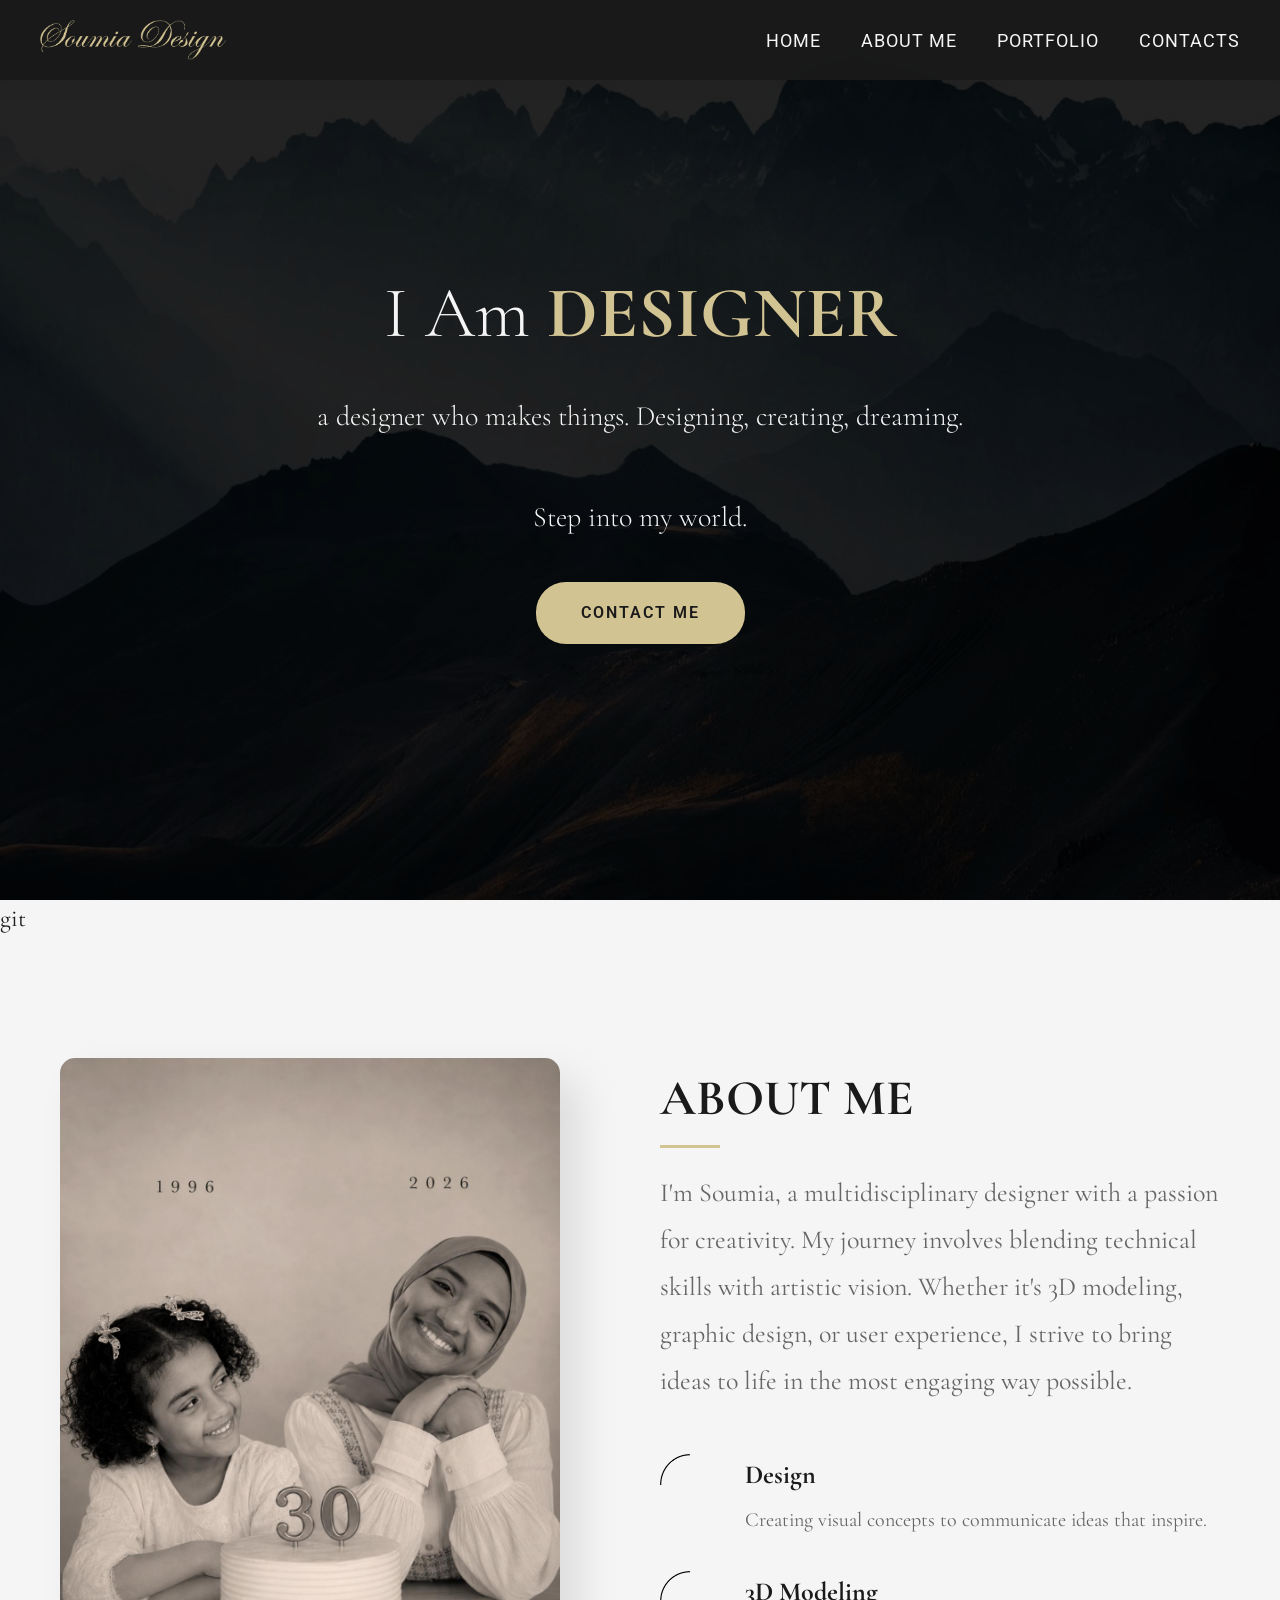
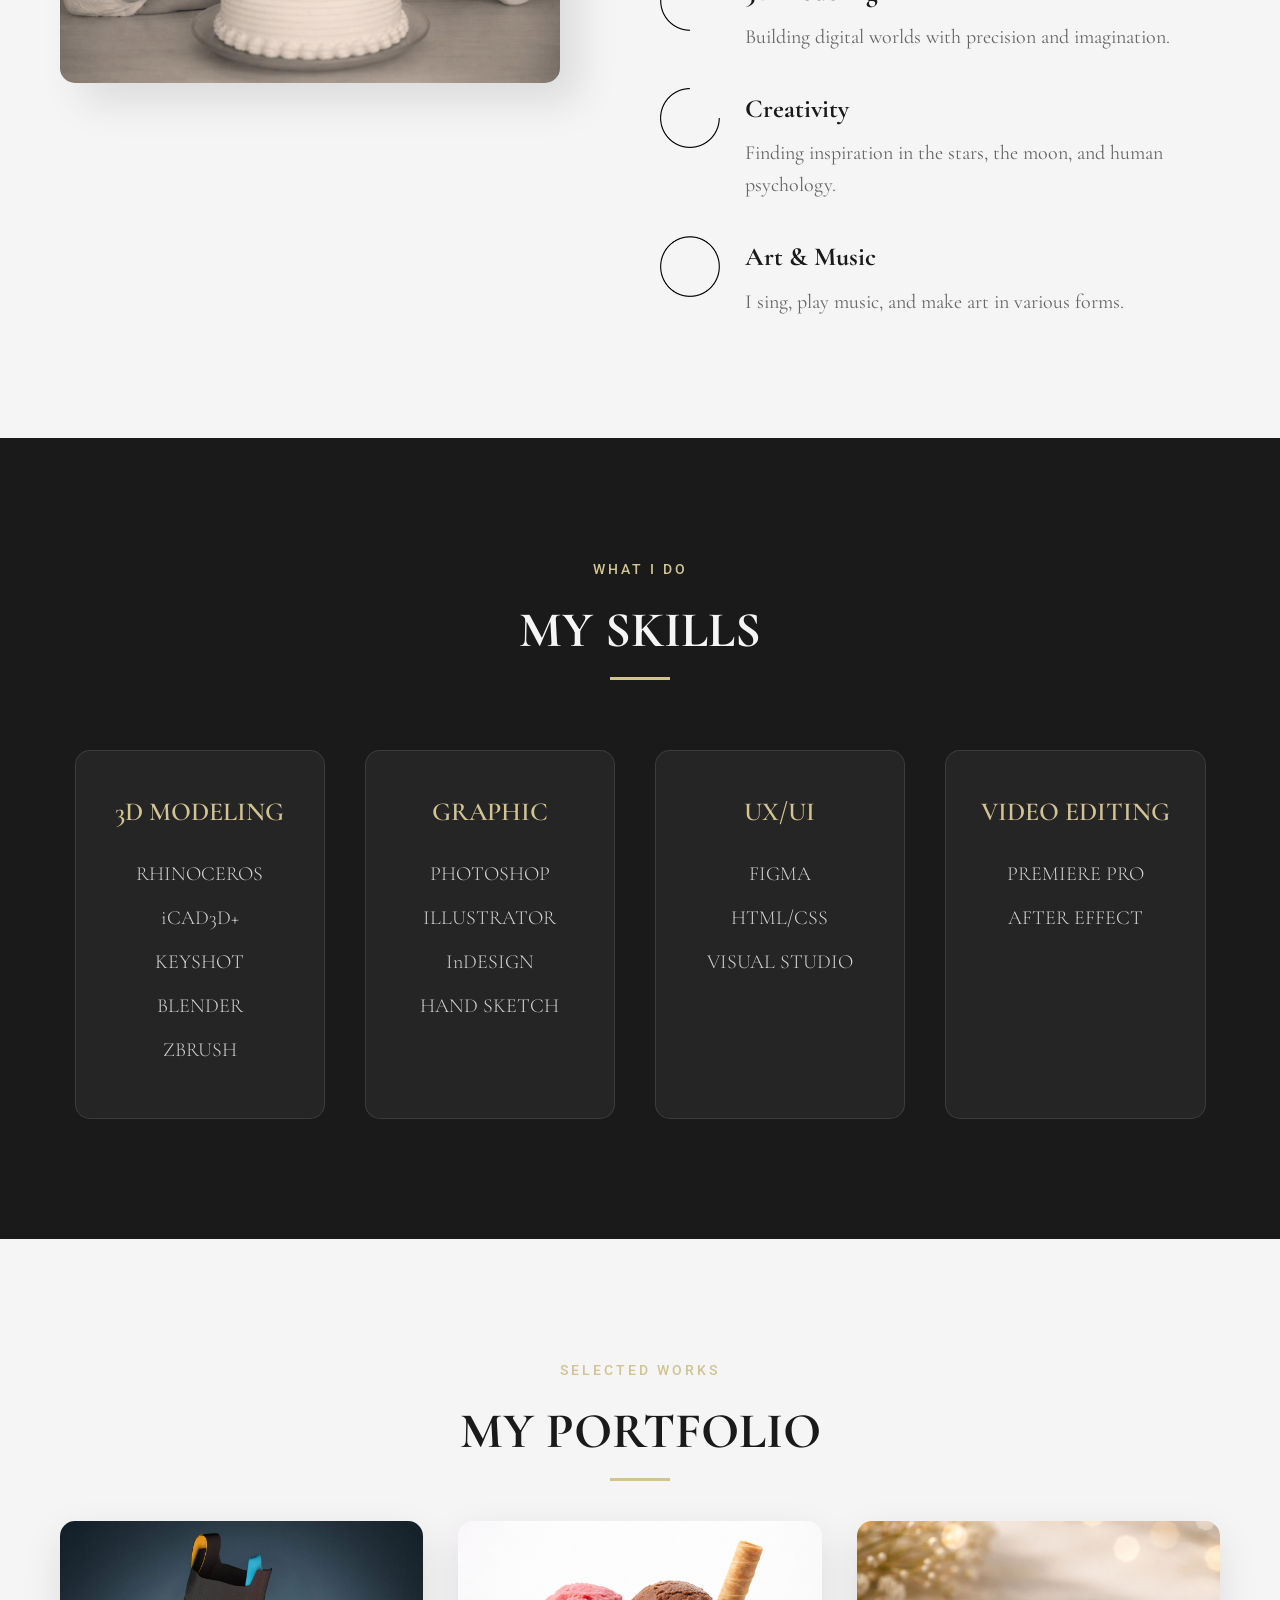
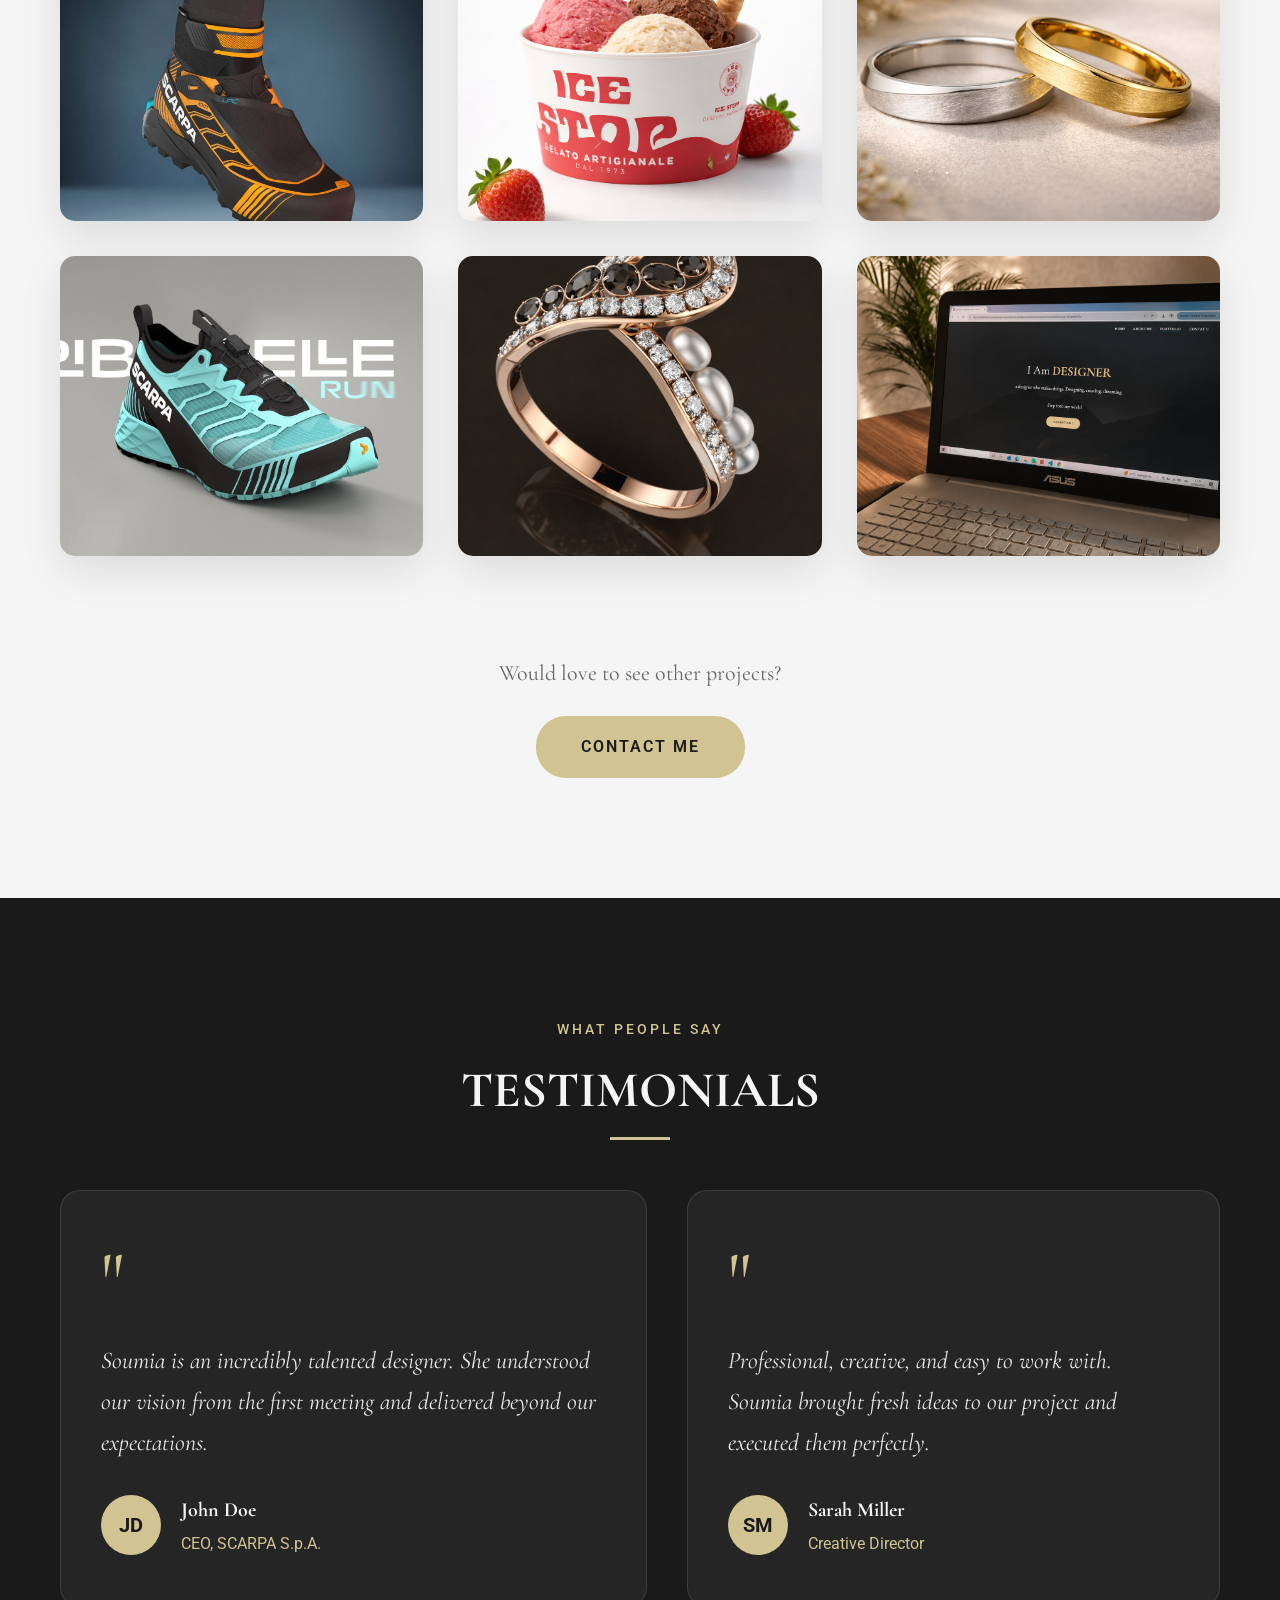
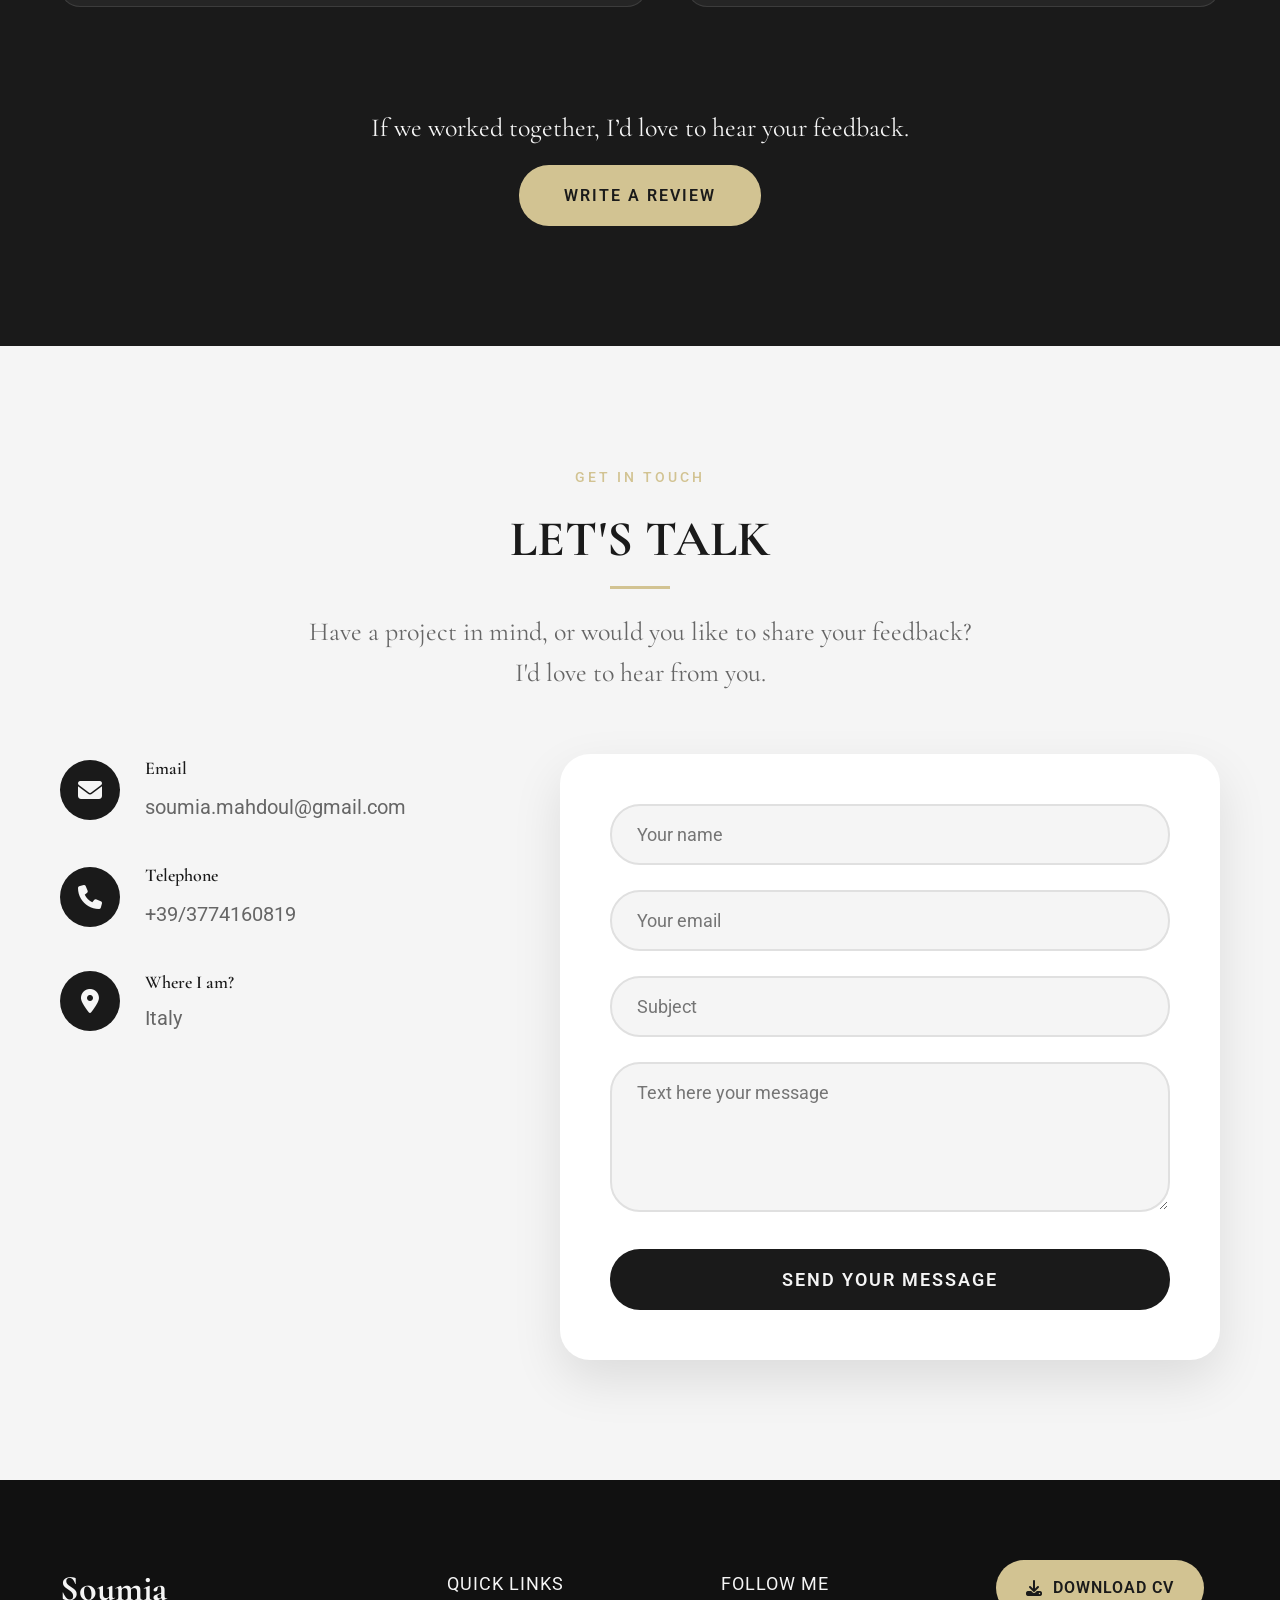
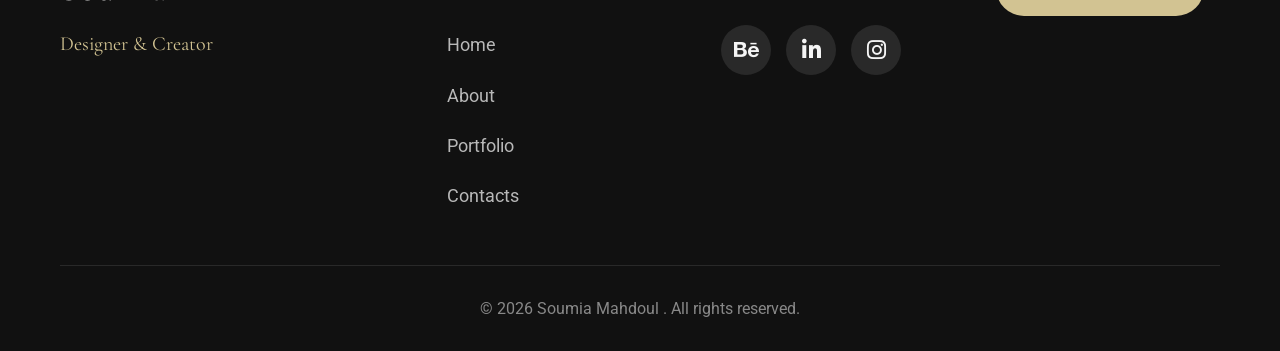
==== commit e5923d3d: "fix file name case issuue" ====
--- a/index.html
+++ b/index.html
@@ -50,7 +50,7 @@
             <a href="#contacts" class="cta-button">Contact Me</a>
          </div>
       </section>
-
+git 
       <!-- ABOUT SECTION -->
       <section id="aboutme" class="about-section" aria-labelledby="about-title">
          <div class="about-container">
@@ -171,7 +171,7 @@
          <div class="portfolio-grid">
             
             <!-- Progetto 1 -->
-            <a href="Comingsoon.html" class="portfolio-item">
+            <a href="comingsoon.html" class="portfolio-item">
                <div class="portfolio-image">
                   <img src="Immagini/portfolio-1.jpg" alt="3D hiking shoe design rendered with realistic lighting">
                   <div class="portfolio-overlay" >
@@ -186,7 +186,7 @@
             
             
             <!-- Progetto 2 -->
-            <a href="Comingsoon.html" class="portfolio-item">
+            <a href="comingsoon.html" class="portfolio-item">
                <div class="portfolio-image">
                   <img src="Immagini/portfolio-2.png" alt="ice cream cup with logo design">
                   <div class="portfolio-overlay">
@@ -200,7 +200,7 @@
             </a>
             
             <!-- Progetto 3 -->
-            <a href="Comingsoon.html" class="portfolio-item">
+            <a href="comingsoon.html" class="portfolio-item">
                <div class="portfolio-image">
                   <img src="Immagini/portfolio-3.png" alt="Ring design concept with intertwined metal bands">
                   <div class="portfolio-overlay">
@@ -214,7 +214,7 @@
             </a>
             
             <!-- Progetto 4 -->
-            <a href="Comingsoon.html" class="portfolio-item">
+            <a href="comingsoon.html" class="portfolio-item">
                <div class="portfolio-image">
                   <img src="Immagini/portfolio-4.jpg" alt="3D Running shoe design rendered with realistic lighting">
                   <div class="portfolio-overlay">
@@ -228,7 +228,7 @@
             </a>
             
             <!-- Progetto 5 -->
-            <a href="Comingsoon.html" class="portfolio-item">
+            <a href="comingsoon.html" class="portfolio-item">
                <div class="portfolio-image">
                   <img src="Immagini/Portfolio-5.png" alt="3D ring rendering">
                   <div class="portfolio-overlay">
@@ -242,7 +242,7 @@
             </a>
             
             <!-- Progetto 6 -->
-            <a href="Comingsoon.html" class="portfolio-item">
+            <a href="comingsoon.html" class="portfolio-item">
                <div class="portfolio-image">
                   <img src="Immagini/Portfolio-6.png" alt="UX UI portfolio website interface design layout">
                   <div class="portfolio-overlay">
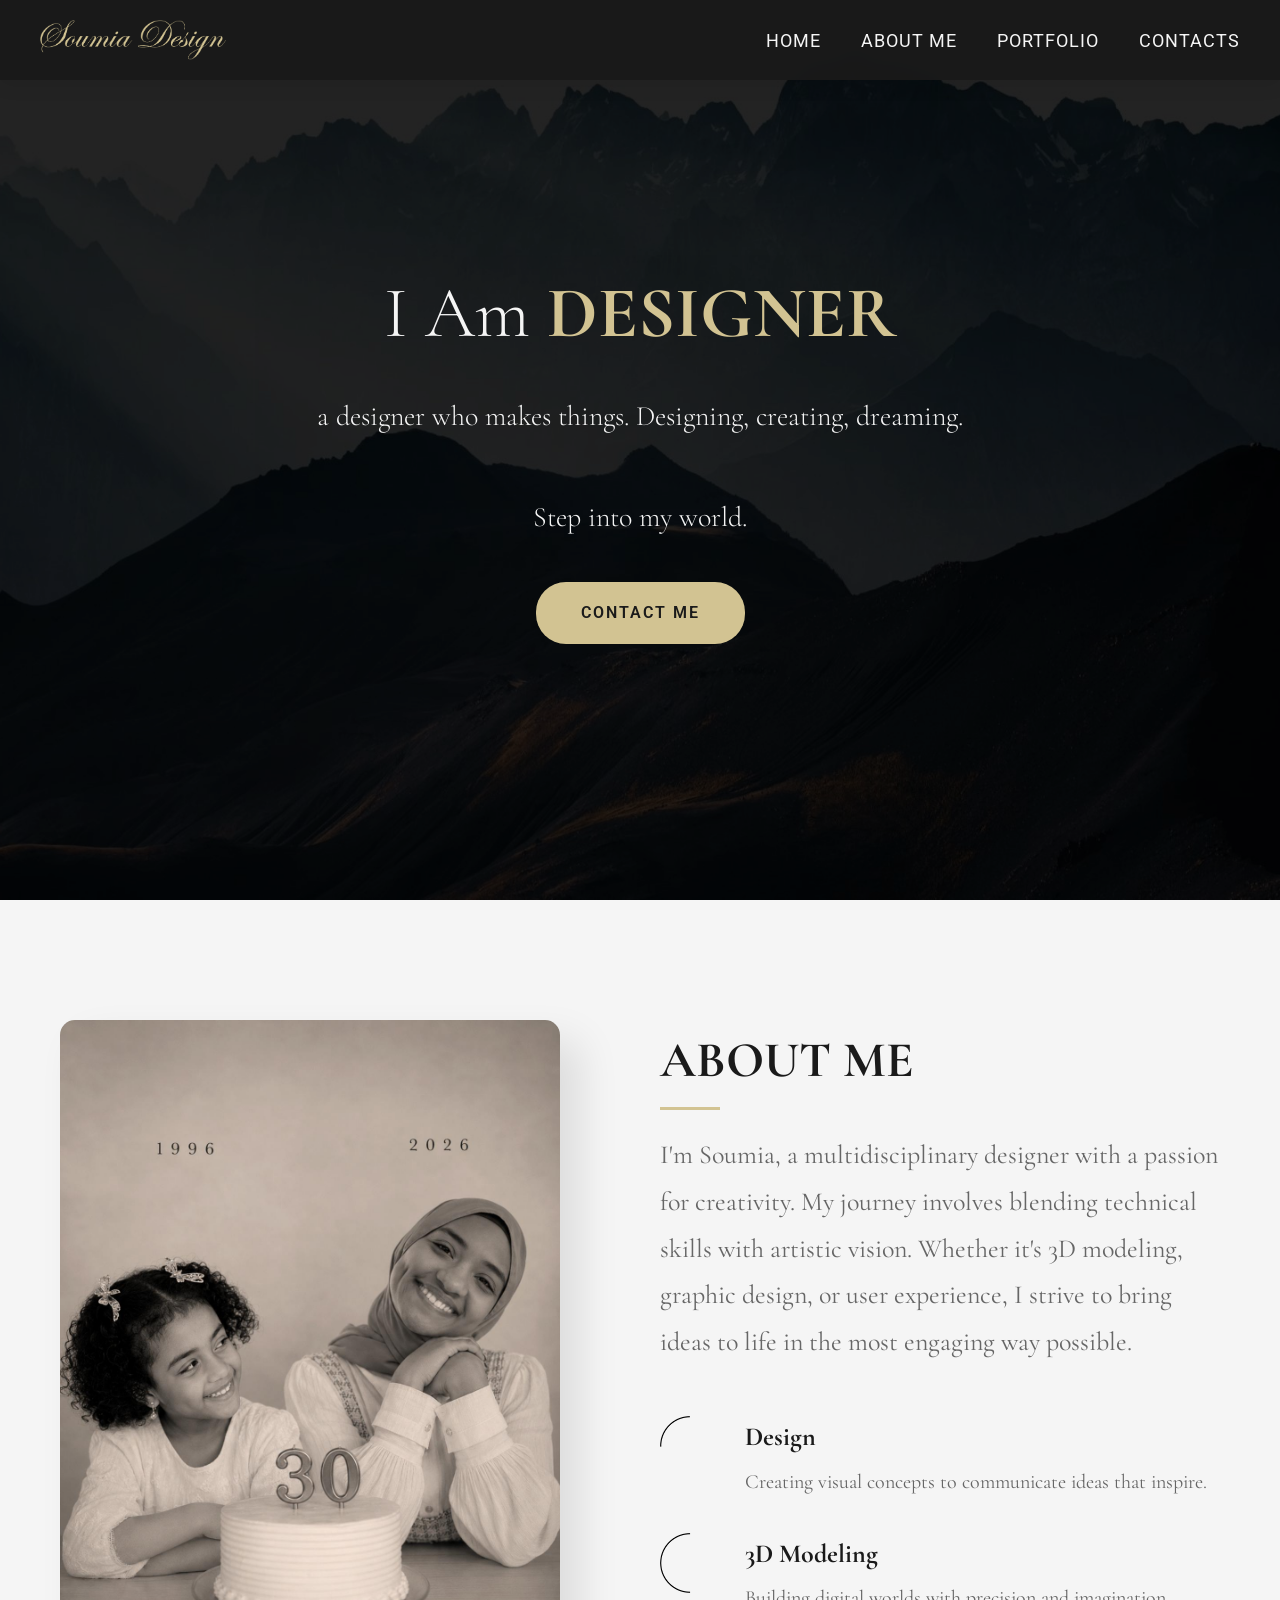
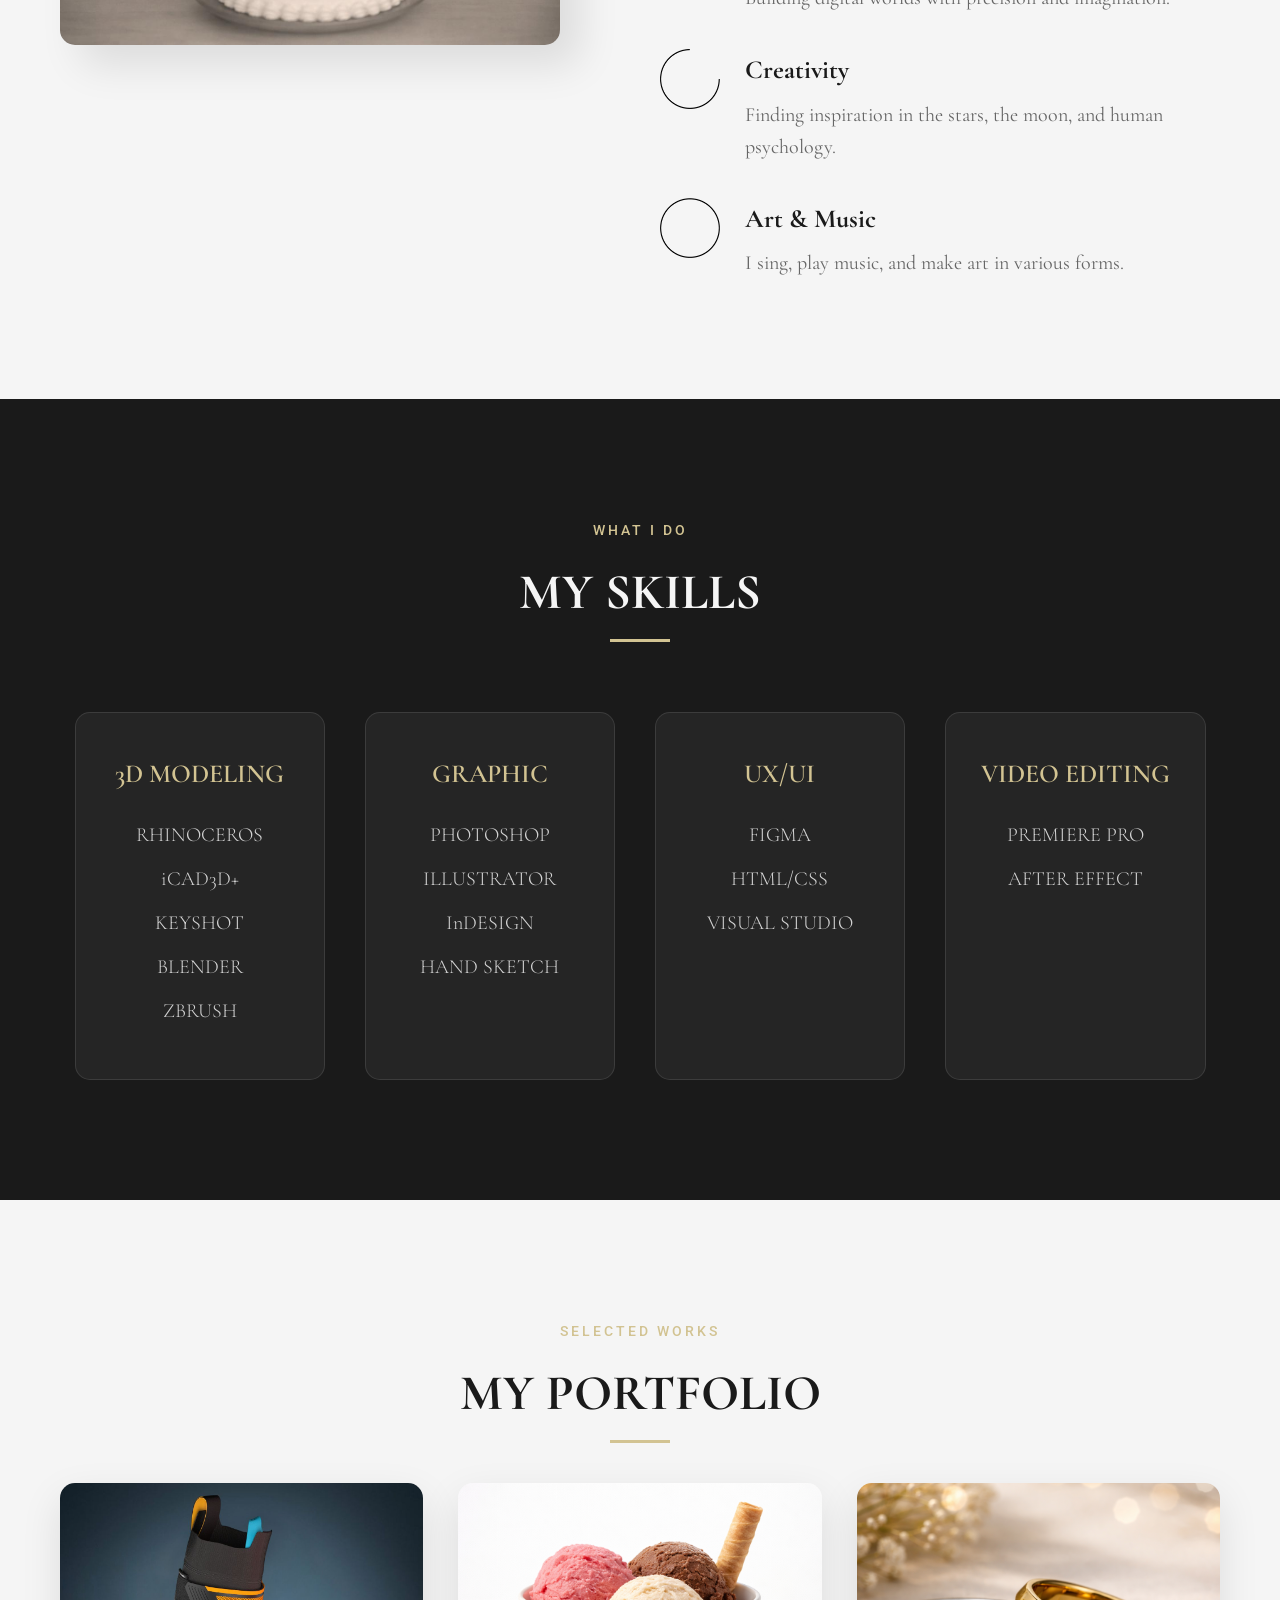
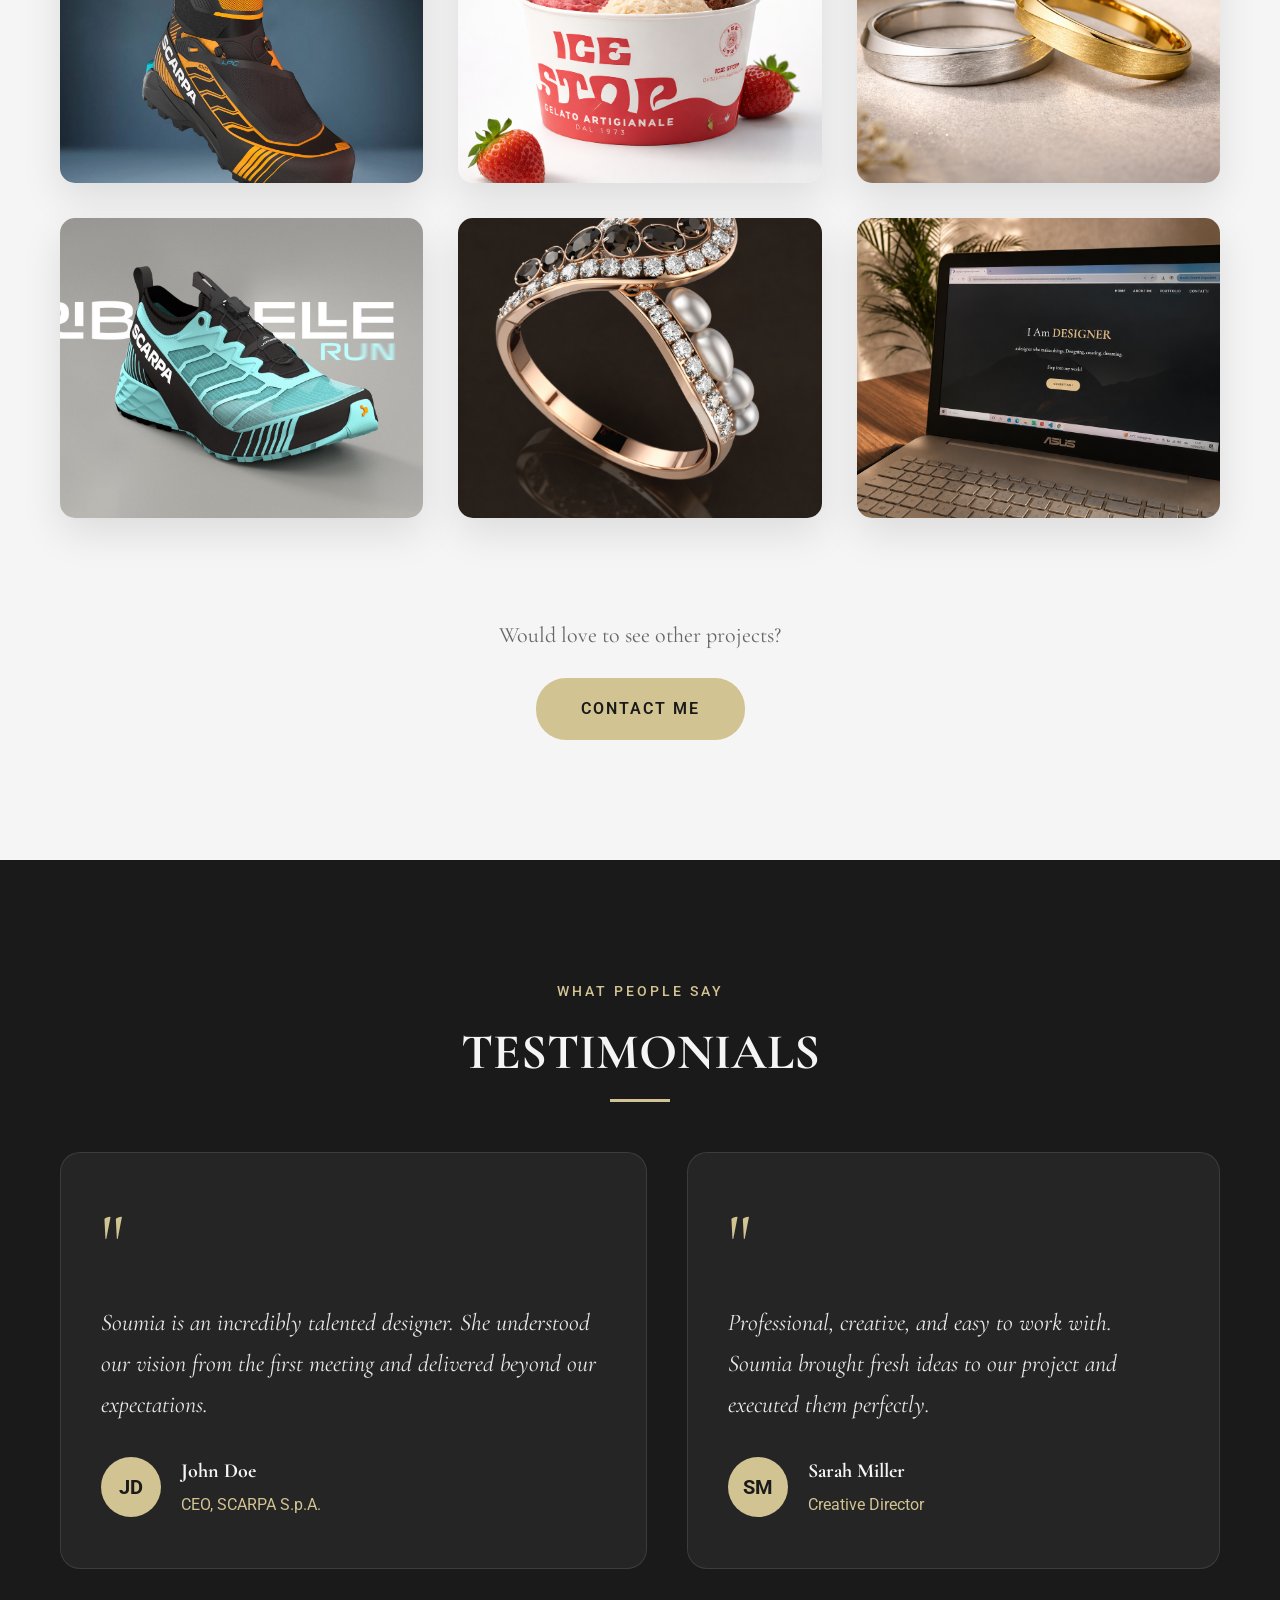
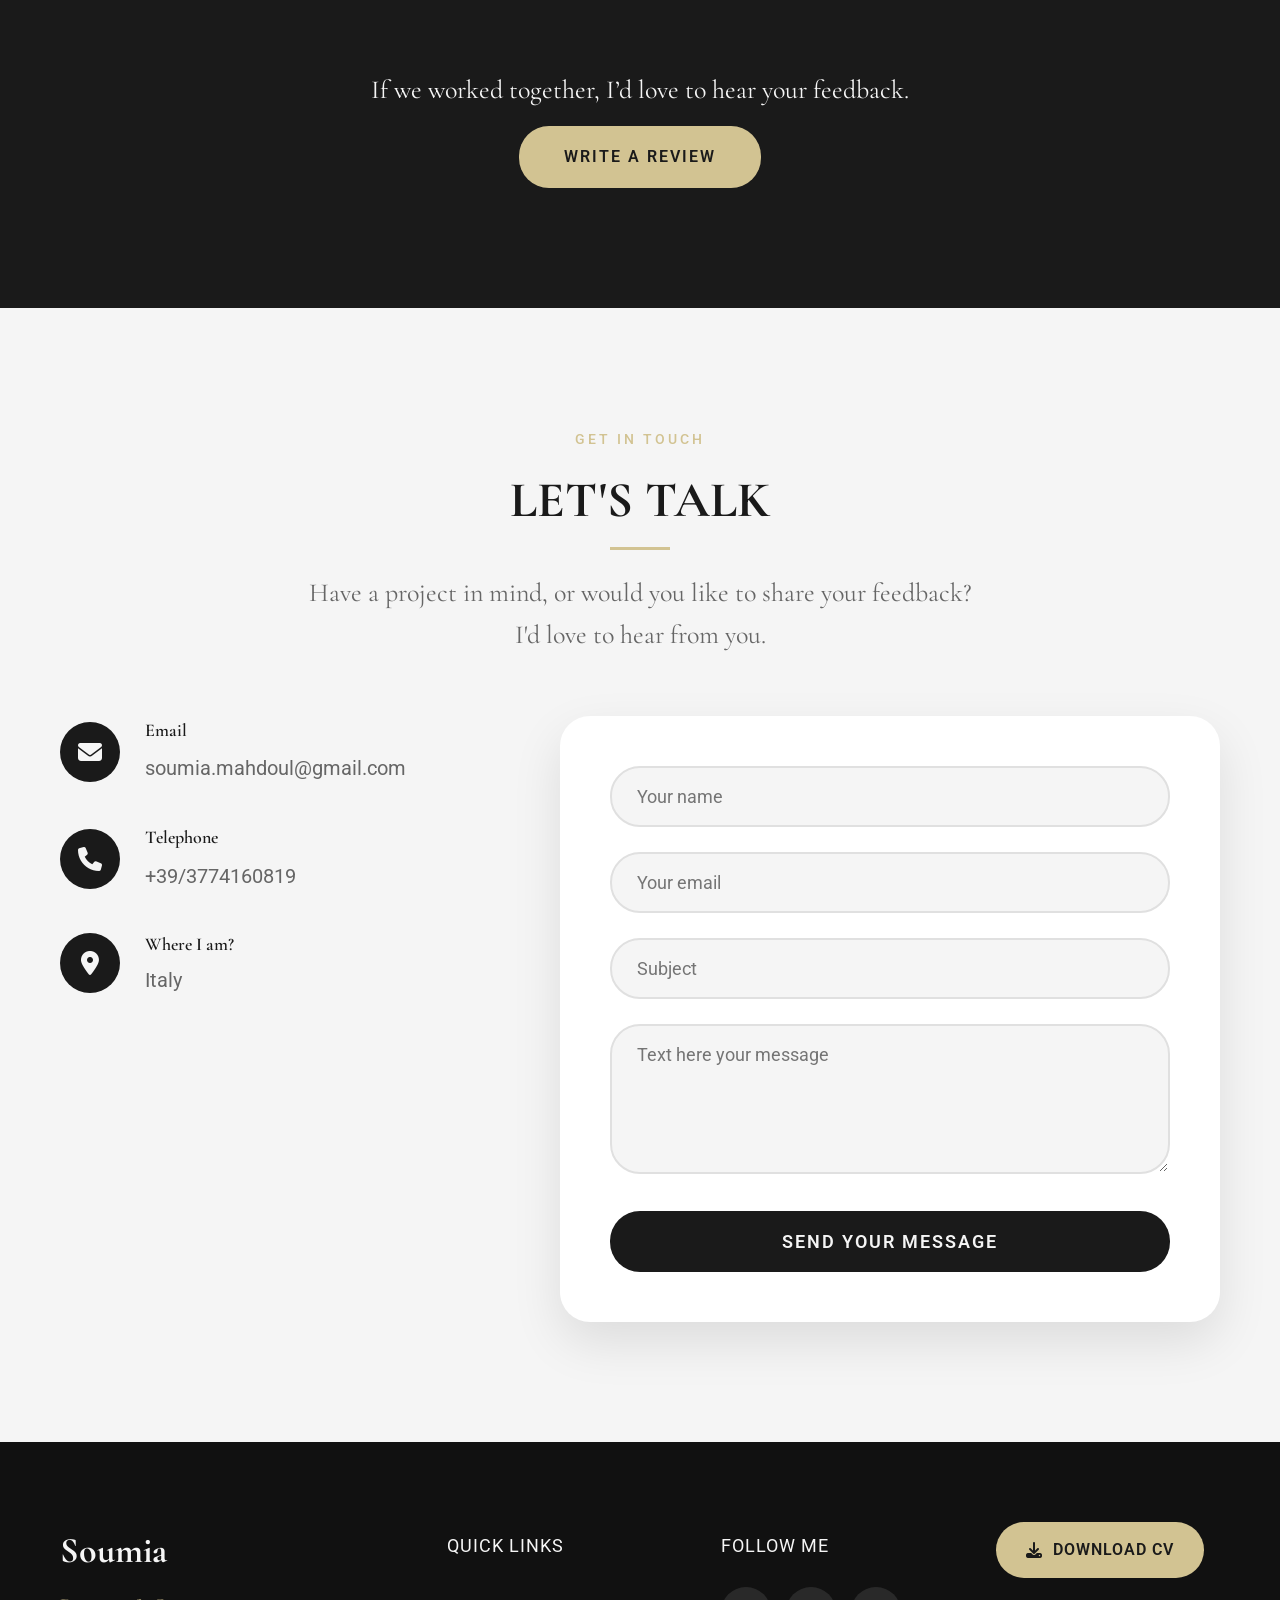
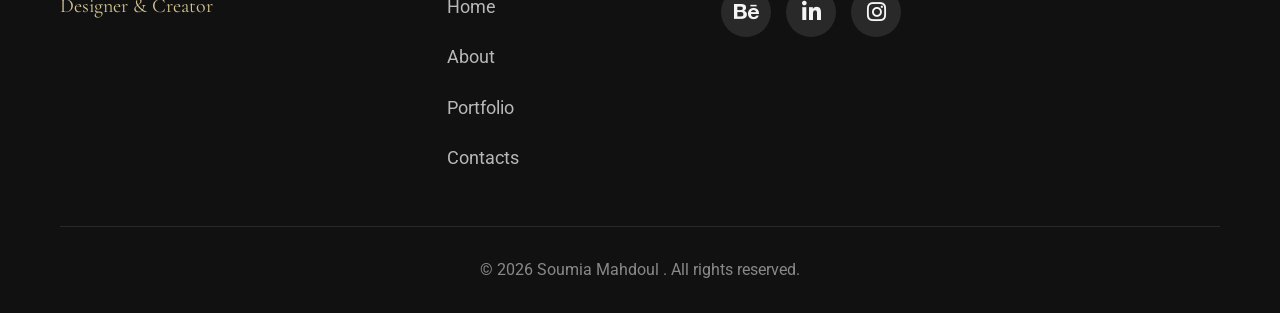
==== commit 2e36498a: "Update 02" ====
--- a/index.html
+++ b/index.html
@@ -16,7 +16,8 @@
       <!-- HEADER -->
       <header class="main-header">
          <a href="#homepage" class="logo" aria-label="homepage">
-            <img src="Immagini/Logo.png" alt="Scritta Soumia Design" class="logo-img"/>
+            <img src="Immagini/logo-desktop.png" alt="Scritta Soumia Design" class="logo-desktop"/>
+            <img src="Immagini/logo-mobile.png" alt="Scritta Soumia Design" class="logo-mobile"/>
          </a>
          <input type="checkbox" id="menu-toggle" class="menu-checkbox">
          <label for="menu-toggle" class="menu-toggle" aria-controls="primary-navigation"
@@ -50,7 +51,7 @@
             <a href="#contacts" class="cta-button">Contact Me</a>
          </div>
       </section>
-git 
+
       <!-- ABOUT SECTION -->
       <section id="aboutme" class="about-section" aria-labelledby="about-title">
          <div class="about-container">
--- a/stylesheet.css
+++ b/stylesheet.css
@@ -157,9 +157,15 @@
    padding-left: 40px;
 }
 
-.logo-img {
+.logo-desktop {
   height: 40px;
   width: auto;
+}
+
+.logo-mobile {
+  height: 40px;
+  width: auto;
+  display: none;
 }
 
 .header-nav-ul {
@@ -287,6 +293,11 @@
    box-shadow: 0 10px 30px rgba(212, 175, 55, 0.3);
 }
 
+.cta-button:active {
+   transform: scale(0.97);
+   filter: brightness(0.6);
+}
+
 .cta-button-secondary {
    display: inline-block;
    padding: 18px 45px;
@@ -307,6 +318,11 @@
    color: #111;
    transform: translateY(-3px);
 
+}
+
+.cta-button-secondary:active {
+   transform: scale(0.97);
+   filter: brightness(0.6);
 }
 
 
@@ -383,6 +399,10 @@
   box-shadow: 0 10px 30px rgba(212, 175, 55, 0.3);
 }
 
+.newsletter-form button:active {
+   transform: scale(0.97);
+   filter: brightness(0.6);
+}
 
 /* ============================================
    ABOUT SECTION
@@ -926,6 +946,12 @@
    background: var(--secondary-color);
    color: var(--text-dark);
 }
+
+.submit-btn:active {
+   transform: scale(0.97);
+   filter: brightness(0.6);
+}
+
 
 /* ============================================
    FOOTER
@@ -1013,6 +1039,11 @@
 
 .social-link:hover i {
    color: var(--text-dark);
+}
+
+.social-link:active {
+   transform: scale(0.97);
+   filter: brightness(0.6);
 }
 
 .cv-download {
@@ -1105,6 +1136,10 @@
    .menu-toggle {
       display: none;
    }
+
+   .logo-mobile {
+   display: none;
+   }
 }
 
 @media (max-width: 1024px) {
@@ -1159,8 +1194,6 @@
       text-align: center;
    }
 
-
-   
    .contact-form {
       grid-row: 1;
       width: 100%;
@@ -1169,6 +1202,9 @@
       
    }
 
+   .logo-mobile {
+   display: none;
+   }
    
 }
 
@@ -1356,6 +1392,14 @@
    .footer-links a:hover {
       padding-left: 0;
    }
+
+   .logo-desktop {
+      display: none;
+   }
+
+   .logo-mobile {
+      display: block;
+   }
 }
 
 @media (max-width: 480px) {
